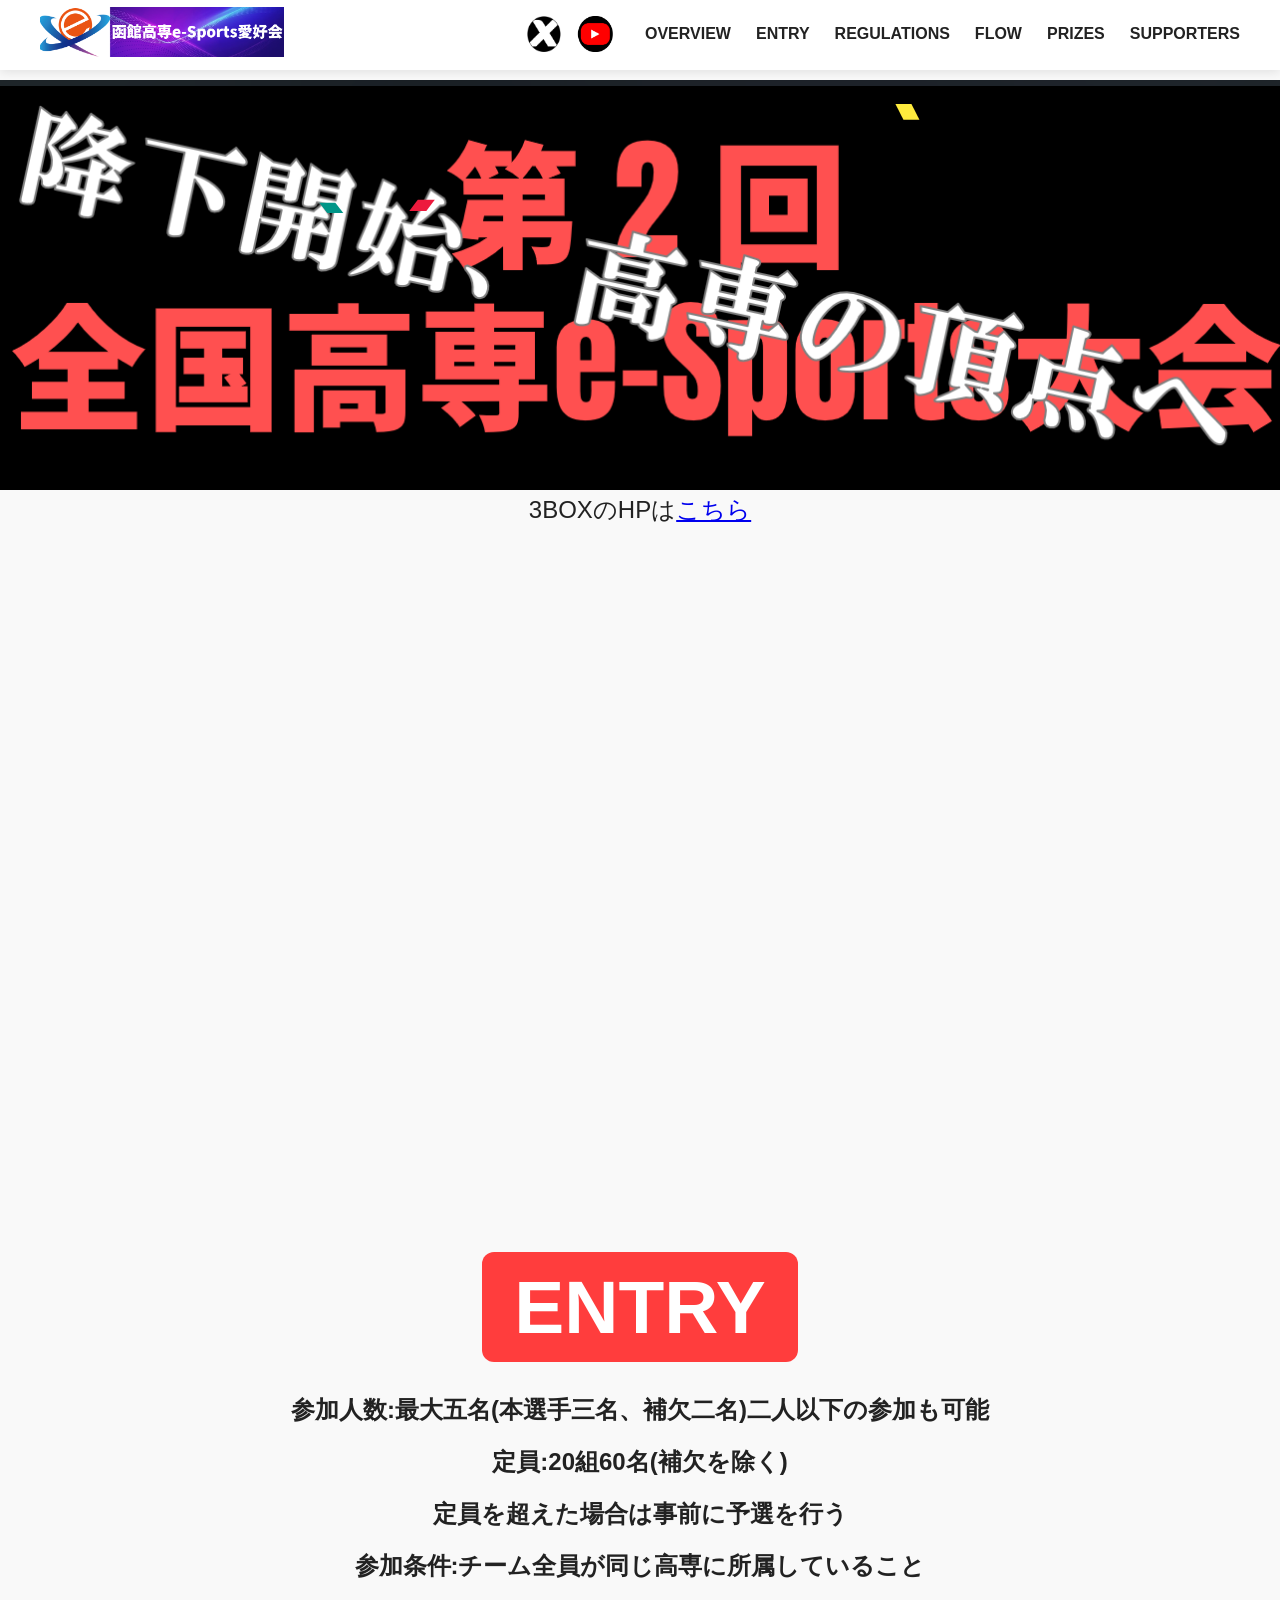
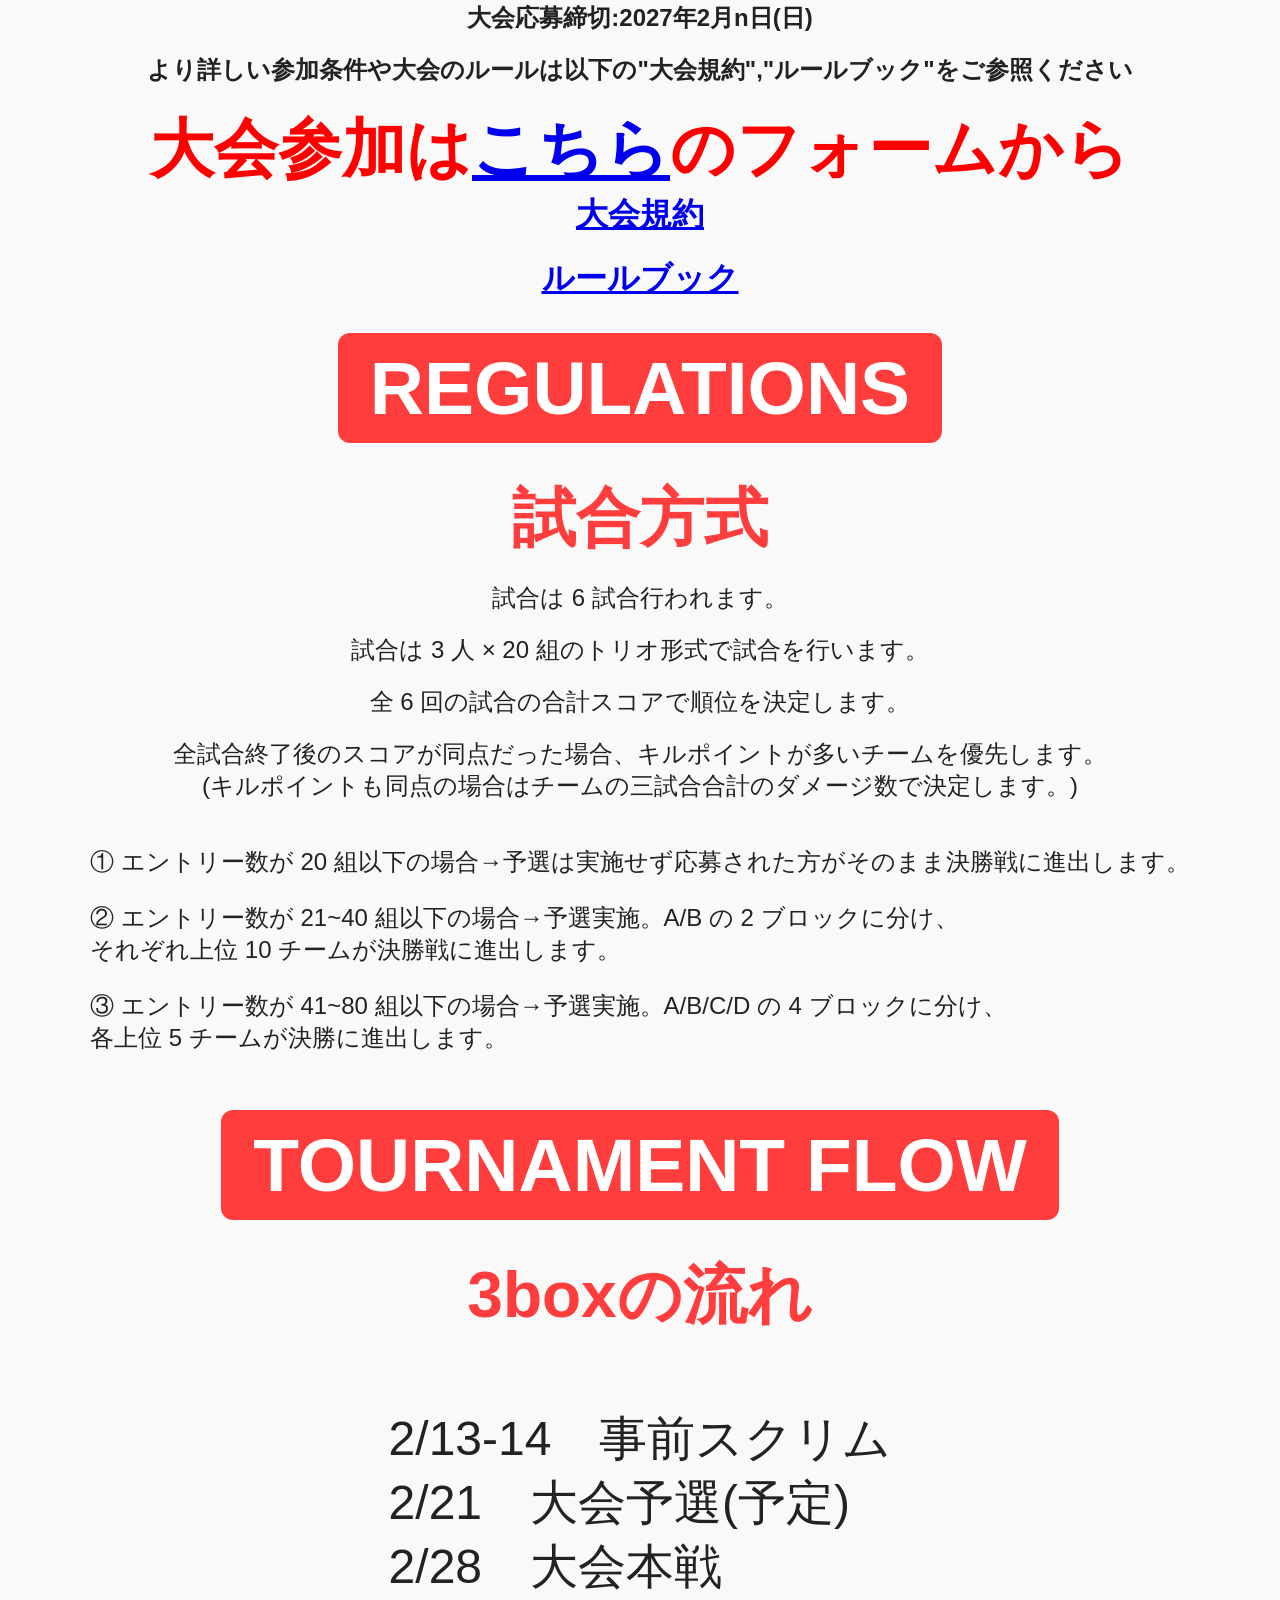
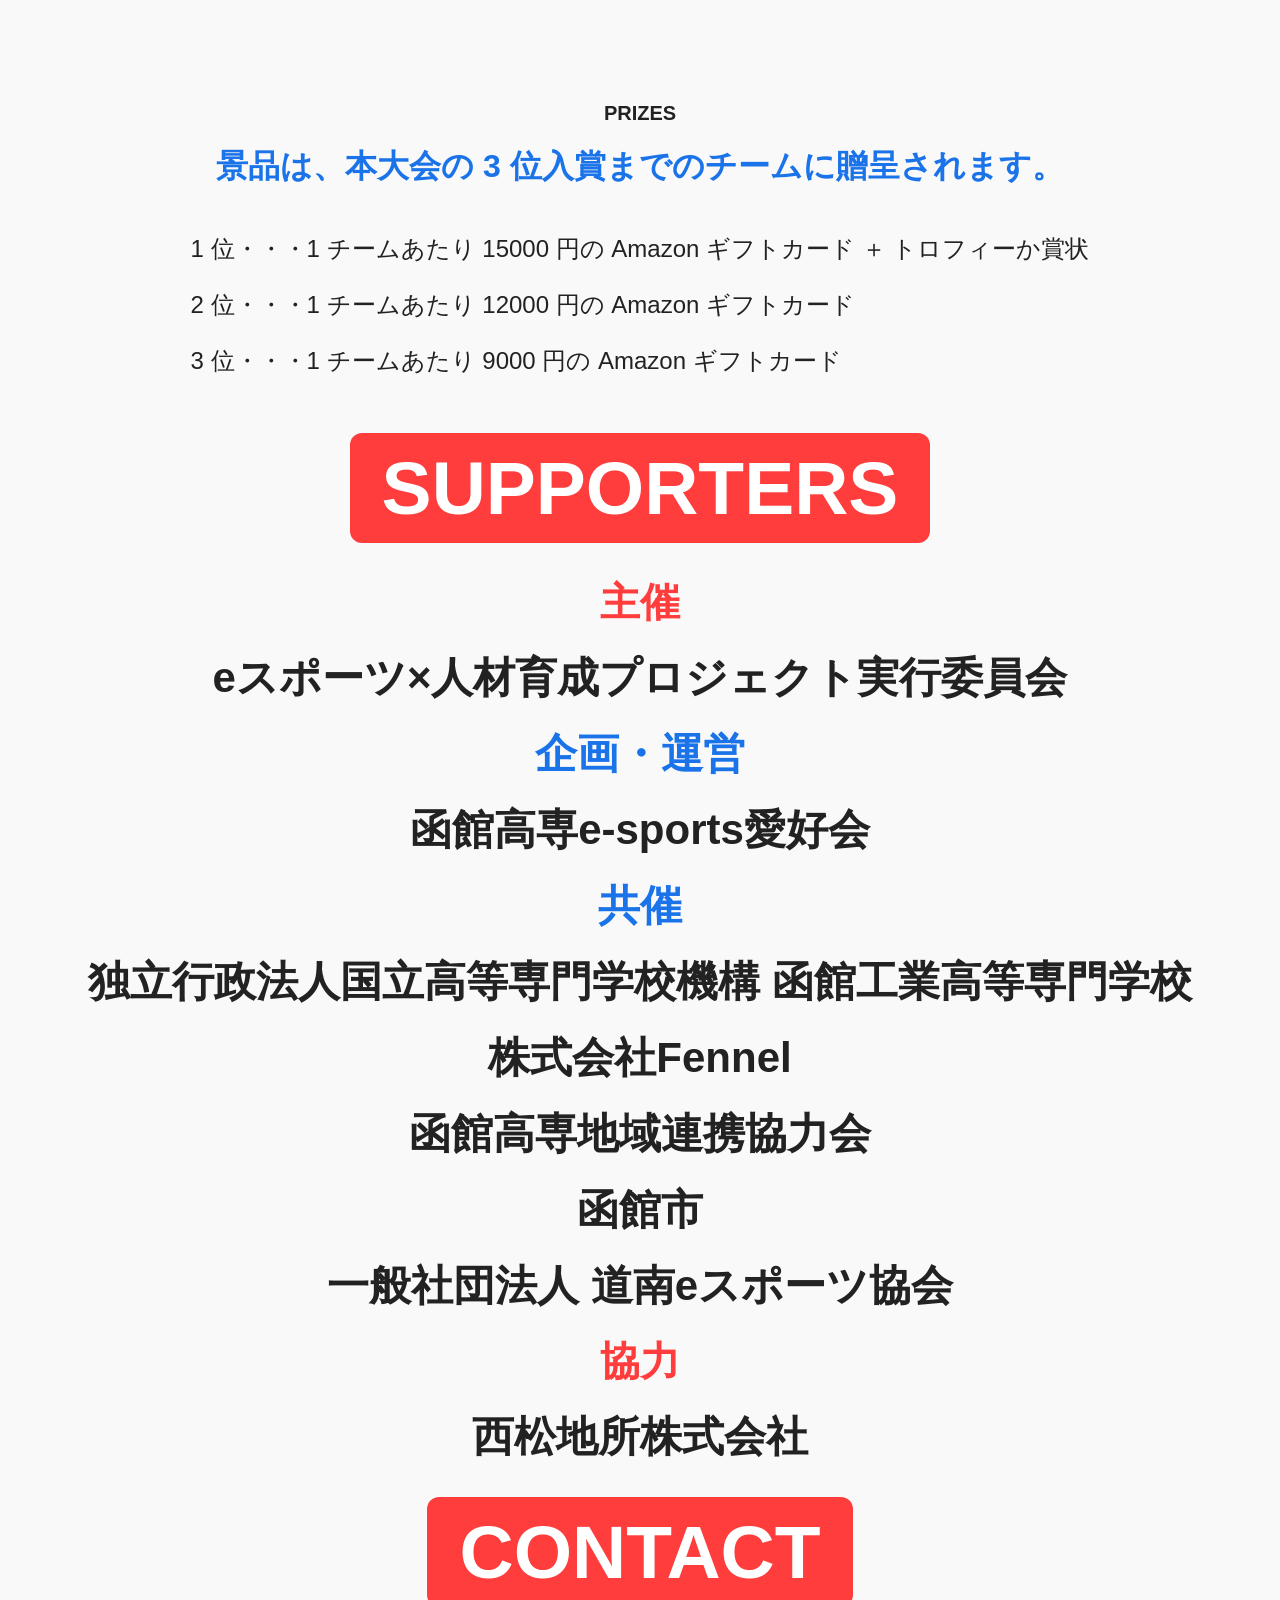
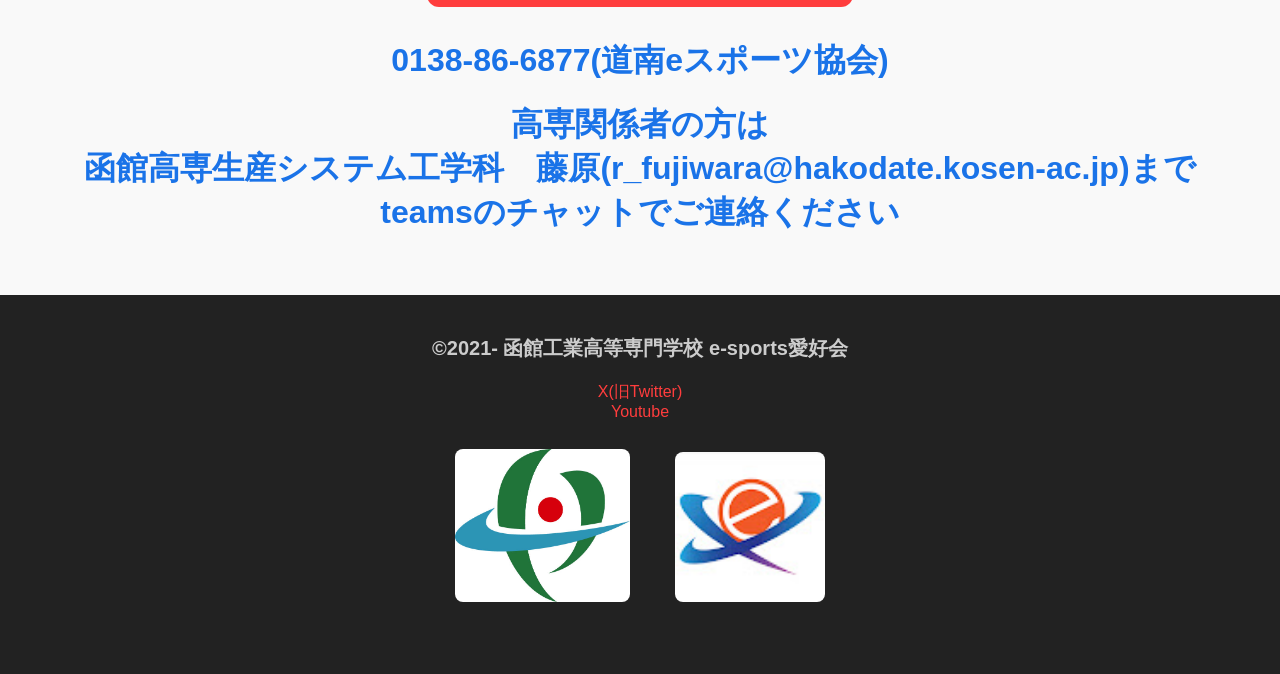
==== taikai_2.html @ a6ffb205 "Update print statement from 'Hello' to 'Goodbye'" ====
<!DOCTYPE html>
<html lang="ja">

<head>
  <meta charset="UTF-8">
  <link rel="stylesheet" href="./taikai_2.css">
  <meta name="viewport" content="width=device-width, initial-scale=1.0">
  <title>第2回全国高専e-Sports大会概要ページ</title>



  <!-- Google tag (gtag.js) -->
  <script async src="https://www.googletagmanager.com/gtag/js?id=G-R6W7B1ZJ3B"></script>
  <script>
    window.dataLayer = window.dataLayer || [];
    function gtag() { dataLayer.push(arguments); }
    gtag('js', new Date());
    gtag('config', 'G-R6W7B1ZJ3B');
  </script>
</head>



<body>

  <div class="confetti">
    <canvas id="confetti"></canvas>
  </div>



  <header class="navbar">
    <div class="nav-left">
      <a href="https://hnctesports.github.io/hakodetekosen-esports.github.io/index.html" class="logo">
        <img src="esp4.img/e-spo_rogo.....png" alt="ロゴ">
      </a>
    </div>

    <div class="nav-right">
      <div class="social-icons">
        <a href="https://x.com/kosen_eSports" target="_blank" class="icon-circle">
          <img src="esp4.img/X_rogo (1).png" alt="X">
        </a>
        <a href="https://www.youtube.com/@hakodatekosen.e-Sports" target="_blank" class="icon-circle">
          <img src="esp4.img/Y_rogo.png" alt="YouTube">
        </a>
      </div>

      <nav class="menu">
        <ul>
          <li><a href="#over">OVERVIEW</a></li>
          <li><a href="#entry">ENTRY</a></li>
          <li><a href="#regu">REGULATIONS</a></li>
          <li><a href="#flow">FLOW</a></li>
          <li><a href="#prize">PRIZES</a></li>
          <li><a href="#support">SUPPORTERS</a></li>
        </ul>
      </nav>
    </div>
  </header>

  <!-- ✅ メインコンテンツ -->
  <main>
    <div style="text-align: center;">

      <img src="esp4.img/taikai_rogo.png" alt="大会ロゴ風">

    </div>

      <h3 class="honbun">3BOXのHPは<a href="3box_5.html">こちら</a></h3>

    <div class="fade">
      <h3 class="bu" id="over">TOURNAMENT OVERVIEW</h3>
      <h1 class="title">同じ高専在学中の3~5人一組のチーム戦!</h1>
      <h1 class="honbun">「Apex Legends」は、3人1組,計20チームのバトルロイヤルFPSです。<br>
        最大20チーム・60人のプレイヤーが広大なマップに降下し、武器やアイテムを集めながら生き残りを賭けて戦い、<br>最後まで生存した1チームが勝利となります。<br>
        それぞれ異なる特殊能力を持つ個性豊かな「レジェンド」の中から自分の分身となるキャラクターを選び、<br>役割分担とチームワークを駆使して戦う、戦略性の高いタイトルです。<br>
        </h2>
        <h1 class="honbun">※大会の参加と観戦はオンラインになります</h1>

        <div class="apex-links">
          <p>Apex Legends公式サイト:<a
              href="https://www.ea.com/ja/games/apex-legends/apex-legends">https://www.ea.com/ja/games/apex-legends/apex-legends</a>
          </p>
          <p>Apex Legends公式X:<a href="https://x.com/PlayApex">https://x.com/PlayApex</a></p>
        </div>
    </div>

    <div class="fade">
      <h4 class="bu" id="entry">ENTRY</h4>

      <h4 class="honbun">参加人数:最大五名(本選手三名、補欠二名)二人以下の参加も可能</h4>
      <h4 class="honbun">定員:20組60名(補欠を除く)</h4>
      <h4 class="honbun">定員を超えた場合は事前に予選を行う</h4>
      <h4 class="honbun">参加条件:チーム全員が同じ高専に所属していること</h4>
      <h4 class="honbun">大会応募締切:2027年2月n日(日)</h4>
      <h4 class="honbun">より詳しい参加条件や大会のルールは以下の"大会規約","ルールブック"をご参照ください</h4>

      <h2 class="rinnku">大会参加は<a href="#">こちら</a>のフォームから</h2>
      <h2><a href="#">大会規約</a></h2>
      <h2><a href="https://hnctesports.github.io/taikaiform/rule_book-2.html">ルールブック</a></h2>
    </div>
    </div>

    <div class="fade">
      <h4 class="bu" id="regu">REGULATIONS</h4>

      <h3 class="title">試合方式 </h3>
      <h3 class="honbun">試合は 6 試合行われます。</h3>
      <h3 class="honbun">試合は 3 人 × 20 組のトリオ形式で試合を行います。 </h3>
      <h3 class="honbun">全 6 回の試合の合計スコアで順位を決定します。 </h3>
      <h3 class="honbun">全試合終了後のスコアが同点だった場合、キルポイントが多いチームを優先します。<br>(キルポイントも同点の場合はチームの三試合合計のダメージ数で決定します。) </h3>

      <div class="dive">
        <h3 class="right">
          <p>① エントリー数が 20 組以下の場合→予選は実施せず応募された方がそのまま決勝戦に進出します。</p>
          <p>② エントリー数が 21~40 組以下の場合→予選実施。A/B の 2 ブロックに分け、<br> それぞれ上位 10 チームが決勝戦に進出します。</p>
          <p>③ エントリー数が 41~80 組以下の場合→予選実施。A/B/C/D の 4 ブロックに分け、<br> 各上位 5 チームが決勝に進出します。</p>
        </h3>
      </div>
    </div>

    <div class="fade">

      <h4 class="bu" id="flow">TOURNAMENT FLOW</h4>

      <h3 class="title">3boxの流れ</h3>

      <div class="dive">
        <h3 class="sright">
          <p>
            2/13-14　事前スクリム<br>
            2/21　大会予選(予定)<br>
            2/28　大会本戦<br>&nbsp;
        </h3>
      </div>
    </div>

    <!--  <div class="fade">
      <h4 class="bu" id="ge">ゲスト</h4>
      <div class="guest-card">
        <div class="guest-photo">
          <img src="esp4.img/ゆきお.jpg" alt="ゆきおさん">
        </div>

        <div class="guest-info">
          <h2 class="guest-name">ゆきお（RIDDLE ORDER）</h2>
          <div class="accent-line"></div>

          <p class="guest-text">
            日本で大人気のバトルロイヤルFPS「Apex Legends」の元プロ選手。<br>
            現在はプロ選手を引退し、ストリーマーとして様々なジャンルのゲームを配信するなどして活躍している。
          </p>
        </div>
      </div> -->

    </div>

    <div class="fade">
      <h4 class="景品" id="prize">PRIZES</h4>
    </div>

    <div class="fade">

      <h2>景品は、本大会の 3 位入賞までのチームに贈呈されます。</h2>
      <nav class="dive">
        <h3 class="right">
          <p>1 位・・・1 チームあたり 15000 円の Amazon ギフトカード ＋ トロフィーか賞状</p>
          <p>2 位・・・1 チームあたり 12000 円の Amazon ギフトカード</p>
          <p>3 位・・・1 チームあたり 9000 円の Amazon ギフトカード</p>
        </h3>
      </nav>

    </div>

    <!-- <div class="fade">
      <h4 class="bu" id="faq">FAQ</h4>
      <h2 class="fami">e-Sportsとは?</h2>
      <h3 class="fan">
        e-Sports（エレクトロニック・スポーツ）とは、<br>コンピュータゲームやビデオゲームを使った競技のことを指します。<br>一般社団法人日本eスポーツ連合（JeSU）によると、「eスポーツとは、エレクトロニック・スポーツの略で、<br>コンピュータゲーム、ビデオゲームを使った対戦をスポーツ競技として捉える際の名称」と定義されています。
      </h3>

      <h2 class="fami">ゲームとe-Sportsの違いは？ </h2>
      <h3 class="fan">
        一般的なゲームは娯楽や趣味として楽しむものですが、e-Sportsは「競技性」が重視される点が異なります。<br>ルールに基づき、プレイヤー同士が技術や戦略を競い合う点で、スポーツと同様の要素を持っています。
      </h3>

      <h2 class="fami">なぜe-Sportsなのか？ </h2>
      <h3 class="fan">
        私たちはe-Sportsを通じて、企画力・実行力・チームワーク・主体性といった、<br>社会で求められるスキルを実践的に学ぶことができると考えています。<br>実際に、過去のイベントでは学生自らが企画・運営を行い、<br>多くの参加者を巻き込んだ成功体験を得ることができました。<br>e-Sportsは単なるゲームではなく、人を育て、地域や社会をつなぐ新しい学びの場でもあります。
      </h3>

      <h2 class="fami">実行組織について、共催団体との関係は？ </h2>
      <h3 class="fan">
        本イベントは、学生主体の実行委員会が中心となって運営しています。<br>また、地域の企業や教育機関と連携し、「人材育成プロジェクト」としての側面も持っています。<br>共催団体は、運営支援や技術提供など多方面で協力しています。
      </h3>

      <h2 class="fami">なぜ函館高専が企画・運営をするのか？ </h2>
      <h3 class="fan">
        函館高専は、技術力と自主性を重視する教育方針を持ち、<br>e-Sportsを通じた新たな学びの場として最適な環境が整っています。<br>また、地域との連携を重視しており、地元の活性化にも貢献できると考えています。
      </h3>

      <h2 class="fami">なぜ高専のみが対象なのか？ </h2>
      <h3 class="fan">
        高専生は専門的な技術力と実践力を兼ね備えており、<br>e-Sportsを通じてその力を発揮する場を提供したいと考えています。<br>また、全国の高専生同士の交流を深めることも目的の一つです。
      </h3>

      <h2 class="fami">なぜAPEXを採用したのか？ </h2>
      <h3 class="fan">
        APEXは高い戦略性とチームワークが求められるゲームであり、<br>e-Sportsとしての競技性が高いことから採用しました。<br>また、学生の間でも人気が高く、参加者のモチベーション向上にもつながると考えています。
      </h3>

      <h2 class="fami">e-Sports団体の定義とは？ </h2>
      <h3 class="fan">
        e-Sports団体には公認・非公認の区別はありませんが、以下の条件を満たす必要があります<br>
        <br>
        <div class="dive">
          <h4 class="right">
            <p>所属高専の名称を明記すること<br></p>

            <p>団体の分類（部活動・同好会・有志団体など）を明記すること<br></p>

            <p>例：○○高専e-Sports部、○○高専e-Sports同好会、○○e-Sportsコミュニティ など<br></p>

            <p>同じ高専に在籍する者同士で結成されていること<br></p>

          </h4>
        </div>
      </h3>

      <h2 class="fami">学年の条件はありますか？ </h2>
      <h3 class="fan">
        高専本科生および専攻科生まで参加可能です。学年による制限はありません。
      </h3>

      <h2 class="fami">景品はありますか？ </h2>
      <h3 class="fan">
        上位入賞チームには景品を用意する予定です。詳細は後日、公式サイトやSNSで発表いたします。
      </h3>

      <h2 class="fami">配信を見るだけでも参加できますか？ </h2>
      <h3 class="fan">
        可能です。大会の模様はYouTubeチャンネルにてライブ配信を予定しています。<br>配信URLは後日、公式SNSやWebサイトでお知らせします。
      </h3>

      <h2 class="fami">参加費はかかりますか？ </h2>
      <h3 class="fan">
        参加費は無料です。どなたでも気軽にご参加いただけます。
      </h3>
    </div>-->

    <div class="fade">

      <h4 class="bu" id="support">SUPPORTERS</h4>

      <h2 class="komi">主催</h2>
      <h4 class="honbu">eスポーツ×人材育成プロジェクト実行委員会</h4>
      <h2 class="honbu">企画・運営</h2>
      <h4 class="honbu">函館高専e-sports愛好会</h4>
      <h2 class="honbu">共催</h2>
      <h4 class="honbu">独立行政法人国立高等専門学校機構 函館工業高等専門学校</h4>
      <h4 class="honbu">株式会社Fennel</h4>
      <h4 class="honbu">函館高専地域連携協力会</h4>
      <h4 class="honbu">函館市</h4>
      <h4 class="honbu">一般社団法人 道南eスポーツ協会</h4>

      <h2 class="komi">協力</h2>
      <h4 class="honbu">西松地所株式会社</h4>

    </div>

    <div class="fade">

      <h4 class="bu" id="koue">CONTACT</h4>

      <h2 class="to fade" id="oto">0138-86-6877(道南eスポーツ協会)</h2>
      <h2 class="to fade" id="oto">高専関係者の方は<br>函館高専生産システム工学科　藤原(r_fujiwara@hakodate.kosen-ac.jp)まで<br>teamsのチャットでご連絡ください
      </h2>

    </div>

  </main>

  <script src="background.js"></script>

  <!-- ✅ フッター -->
  <footer class="footer">
    <div class="footer-text">
      <h4>©2021- 函館工業高等専門学校 e-sports愛好会</h4>
      <a class="SNS" href="https://x.com/kosen_eSports">X(旧Twitter)</a><br>
      <a class="SNS" href="https://youtube.com/@hakodatekosen.e-sports?si=pF3tYW7PwXIXKoQn">Youtube</a>
      <figure>
        <a href="https://www.hakodate-ct.ac.jp/">
          <img alt="高専ロゴ" src="esp4.img/k.rogo.jpg" width="175" height="150" />
        </a>
        <a href="https://hnctesports.github.io/hakodetekosen-esports.github.io/index.html">
          <img alt="e-sportsロゴ" src="esp4.img/e.rogo.jpg" width="150" />
        </a>
      </figure>
    </div>
  </footer>

  <script src="3box_5.js"></script>

</body>

</html>
---- taikai_2.css ----
@charset "utf-8";

/* --- 共通 --- */
html,
body {
  margin: 0;
  padding: 0;
  font-family: 'Noto Sans JP', 'Hiragino Kaku Gothic ProN', sans-serif;
  background-color: #f9f9f9;
  color: #222;
  height: 100%;
  counter-reset: q-counter 0;
  max-width: 3000px
}



*,
*::before,
*::after {
  box-sizing: border-box;
}

img {
  max-width: 100%;
  height: auto;
}

/* --- セクションレイアウト --- */
.content {
  max-width: 1500;
  margin: 0 auto;
  padding: 24px;
}

section {
  padding: 48px 0;
  border-bottom: 1px solid #e5e5e5;
}

h1,
h2,
h3,
h4 {
  text-align: center;
  margin: 0 0 20px;
}

h1 {
  font-size: 2.5rem;
  font-weight: 700;
}

h2 {
  font-size: 2rem;
  color: #1a73e8;
  font-weight: 600;
}

h3 {
  font-size: 1.5rem;
  font-weight: 500;
}

h4 {
  font-size: 1.25rem;
}


.bu {
  display: block;
  width: fit-content;
  /* 内容に合わせる */
  margin: 32px auto;
  /* 自動で左右中央寄せ */
  text-align: center;
  font-size: 75px;
  font-weight: 600;
  background: linear-gradient(90deg, #ff3d3d 0%, #ff3d3d 100%);
  color: white;
  padding: 12px 32px;
  border-radius: 12px;
}



/* --- フッター --- */
.footer {
  background-color: #222;
  color: #ccc;
  text-align: center;
  padding: 40px 0;
  margin-top: 60px;
}

.footer a {
  color: #ff3d3d;
  text-decoration: none;
  font-size: 1rem;
  margin: 0 8px;
}

.footer img {
  margin: 12px;
  border-radius: 8px;
}


.nav-left .logo img {
  height: 50px;
  width: auto;
}

.nav-right {
  display: flex;
  align-items: center;
  gap: 20px;
}

/* --- SNSアイコン --- */
.social-icons {
  display: flex;
  gap: 10px;
}

.icon-circle img {
  width: 20px;
  height: 20px;
}

.icon-circle:hover {
  background-color: #ddd;
}

.menu a:hover {
  color: #ff3d3d;
}

/* --- コンテンツとの重なり対策 --- */
body {
  padding-top: 80px;
  /* ナビバー分の余白を上にとる */
}

/* --- メニュー（初期非表示） --- */
/*.menu {
  display: block;
  position: static;
  top: 70px; 
  right: 40px;
  background-color: #fff;
  box-shadow: 0 4px 10px rgba(0,0,0,0.1);
  border-radius: 10px;
  padding: 15px;
}*/

.menu ul {
  display: flex;
  flex-direction: row;
  gap: 25px;
  list-style: none;
  padding: 0;
  margin: 0;
}

.menu a {
  text-decoration: none;
  color: #222;
  font-weight: 600;
}

/* --- 固定ナビゲーションバー --- */
.navbar {
  position: fixed;
  top: 0;
  left: 0;
  width: 100%;
  height: 70px;
  background-color: #ffffff;
  border-bottom: 2px solid #ffffff;
  /* 白枠 */
  display: flex;
  align-items: center;
  justify-content: space-between;
  padding: 0 40px;
  box-shadow: 0 2px 10px rgba(0, 0, 0, 0.1);
  z-index: 1000;
}

.nav-left .logo img {
  height: 50px;
  width: auto;
}

.nav-right {
  display: flex;
  align-items: center;
  gap: 30px;
}

/* --- SNSアイコン --- */
.social-icons {
  display: flex;
  gap: 10px;
}

.icon-circle {
  display: flex;
  align-items: center;
  justify-content: center;
  background-color: #ffffff;
  border: 2px solid #ffffff;
  /* 白枠 */
  width: 40px;
  height: 40px;
  border-radius: 50%;
  transition: background-color 0.3s ease;
}

.icon-circle img {
  width: 100%;
  height: 100%;
}

.icon-circle:hover {
  background-color: #f0f0f0;
}

.title {
  font-size: 64px;
  color: #ff3d3d;
  font-weight: bold;
}

.menu a:hover {
  color: #ff3d3d;
}

.honbun {
  font-size: 24px;
  text-align: center;
}

.rinnku {
  display: block;
  /* これ重要！ */
  width: fit-content;
  /* テキストに合わせる */
  margin: 0 auto;
  /* 中央寄せ */
  font-size: 64px;
  text-align: center;
  color: red;
}


.komi {
  font-size: 40px;
  text-align: center;
  color: #ff3d3d;
}

.kako {
  text-align: center;
  font-size: 48px;
}

.fade {
  opacity: 0;
  transform: translateY(50px);
  transition: opacity 3s, transform 3s;
}

.fade.active {
  opacity: 1;
  transform: translateY(0px);
}

.confetti {
  position: fixed;
  top: 0;
  right: 0;
  bottom: 0;
  left: 0;
  margin: auto;
  overflow: hidden;
}

.fami::before {
  content: "Q" counter(q-counter);
  counter-increment: q-counter;
  color: red;
  padding-right: 8px;
}

.right {
  list-style-position: inside;
  /* ●を文字の内側に */
  text-align: left;
  /* 各行を右揃え */
  padding: 0;
  margin: 0;
}

.sright {
  list-style-position: inside;
  /* ●を文字の内側に */
  text-align: left;
  /* 各行を右揃え */
  padding: 0;
  margin: 0;
  font-size: 48px;
}

.dive {
  display: flex;
  justify-content: center;
}

.honbu {
  font-size: 42px;
  text-align: center;
}

iframe {
  display: flex;
  margin: auto;
}

.guest-card {
  display: flex;
  background: #000;
  /* 黒背景 */
  padding: 40px;
  border-left: 10px solid #005eff;
  /* アクセントカラー */
  align-items: center;
  gap: 40px;
  color: #fff;
  max-width: 1100px;
  margin: 40px auto;
}

.guest-photo img {
  width: 280px;
  /* 写真サイズ調整 */
  border-radius: 8px;
}

.guest-info {
  flex: 1;
}

.guest-name {
  font-size: 32px;
  margin-bottom: 10px;
  color: #ffe100;
  /* タイトル色（画像のピンクに近い） */
}

.accent-line {
  width: 650px;
  height: 4px;
  background: #005eff;
  margin-bottom: 20px;
}

.guest-text {
  line-height: 1.8;
  font-size: 18px;
}

.apex-links {
  padding: 0 16px;
  margin-bottom: 24px;
  font-size: 34px;
  text-align: center;
}



/* --- レスポンシブ（スマホ・タブレット） --- */
@media (max-width: 768px) {

  /* 全体の調整 */
  html,
  body {
    width: 100%;
    overflow-x: hidden;
    /* 横スクロール防止 */
  }

  body {
    padding-top: 60px;
    /* ナビバーの高さに合わせて調整 */
  }

  .content,
  section {
    padding: 16px;
    /* 余白を狭くする */
  }

  /* --- ヘッダー（ナビバー） --- */
  .navbar {
    padding: 0 15px;
    /* 左右の余白を詰める */
    height: 60px;
  }

  .nav-left .logo img {
    height: 40px;
    /* ロゴを少し小さく */
  }

  .nav-right {
    gap: 10px;
    /* アイコン間の隙間を詰める */
  }

  .icon-circle {
    width: 32px;
    height: 32px;
  }

  /* --- フォントサイズの劇的な縮小 --- */
  /* スマホでは75pxなどは大きすぎてはみ出るため調整します */

  h1 {
    font-size: 1.5rem;
    /* 約24px */
  }

  h2 {
    font-size: 1.25rem;
    /* 約20px */
  }

  /* グラデーション背景のタイトル (.bu) */
  .bu {
    font-size: 24px;
    /* 75px -> 24px */
    padding: 8px 16px;
    /* パディングも縮小 */
    width: 90%;
    /* 画面幅に収まるように */
    margin: 24px auto;
    border-radius: 8px;
    line-height: 1.4;
  }

  /* メインタイトル (.title) */
  .title {
    font-size: 32px;
    /* 64px -> 32px */
  }

  /* 本文 (.honbun, .honbu) */
  .honbun,
  .honbu {
    font-size: 16px;
    /* 24px/42px -> 16px */
    line-height: 1.6;
    text-align: center;
    /* スマホは左揃えの方が読みやすい場合が多い（お好みでcenterでも可） */
    padding: 0 10px;
  }

  /* 小見出し (.komi) */
  .komi {
    font-size: 20px;
    /* 40px -> 20px */
    margin-top: 24px;
    margin-bottom: 12px;
  }

  /* 過去大会 (.kako) */
  .kako {
    font-size: 20px;
    /* 48px -> 20px */
    word-break: break-all;
    /* 長いURL等の改行 */
  }

  .menu {
    display: none;
  }

  /* リンク (.rinnku) */
  .rinnku {
    font-size: 24px;
    /* 64px -> 24px */
    width: 100%;
  }

  /* FAQ (.fami, .fan) */
  .fami {
    font-size: 1.2rem;
    text-align: left;
    padding-left: 10px;
    border-left: 5px solid #1a73e8;
    /* アクセントをつけて見やすく */
    margin-top: 30px;
  }

  .fan {
    font-size: 15px;
    text-align: left;
    padding: 0 10px;
  }

  /* --- YouTube埋め込みのレスポンシブ化 --- */
  iframe {
    width: 100% !important;
    /* 強制的に幅を100%に */
    height: auto !important;
    aspect-ratio: 16 / 9;
    /* アスペクト比を維持 */
  }

  /* --- レイアウト調整 --- */
  .dive {
    flex-direction: column;
    /* 縦並びにする */
    align-items: center;
  }

  .right {
    text-align: left;
    width: 100%;
    padding: 0 10px;
  }

  .right p {
    font-size: 14px;
    margin-bottom: 10px;
  }

  /* 画像の調整 */
  img {
    max-width: 100%;
    height: auto;
  }

  /* エペ風ロゴのリンク画像周り */
  div[style="text-align: center;"] img {
    width: 80% !important;
    /* 50%だと小さすぎるので広げる */
  }

  /* フッター調整 */
  .footer {
    padding: 20px 0;
  }

  .footer img {
    width: 100px;
    /* ロゴサイズ調整 */
    height: auto;
  }

  .guest-card {
    flex-direction: column;
    /* 縦並びにする */
    text-align: center;
    /* 中央寄せ */
    padding: 20px;
  }

  .guest-photo img {
    width: 60%;
    /* 画面に合わせて縮小 */
    max-width: 260px;
  }

  .guest-name {
    font-size: 26px;
  }

  .accent-line {
    margin: 10px auto 20px;
    /* 中央に配置 */
    width: 100px;
  }

  .guest-text {
    font-size: 16px;
  }
}


/* ===== さらに小さいスマホ（480px以下） ===== */
@media (max-width: 480px) {
  .guest-photo img {
    width: 80%;
  }

  .guest-name {
    font-size: 22px;
  }

  .guest-text {
    font-size: 15px;
    line-height: 1.6;
  }

  .guest-card {
    padding: 15px;
    gap: 20px;
  }
}

/* ===== 追加：タブレット幅（ナビが詰まる対策） ===== */
@media (max-width: 1024px) {
  .navbar {
    padding: 0 20px;
  }

  .nav-right {
    gap: 15px;
  }

  .menu ul {
    gap: 14px;
  }

  .menu a {
    font-size: 14px;
  }
}

/* ===== 追加：スマホ対応 ===== */
@media (max-width: 768px) {

  .apex-links {
    width: fit-content;
    /* 中身の幅に合わせる */
    max-width: 100%;
    /* 画面幅を超えないように */
    margin: 0 auto 24px;
    /* ブロックごと中央に配置 */
    padding: 0 16px;
  }

  .apex-links p {
    text-align: left;
    /* 中の文字は左揃えのまま */
    font-size: 14px;
    line-height: 1.6;
    margin: 0 0 14px;
  }

  .apex-links a {
    display: block;
    color: #1a73e8;
    overflow-wrap: anywhere;

  }

  /* 日程(.sright)が48pxのままだったので縮小 */
  .sright {
    font-size: 20px;
    line-height: 1.8;
    padding: 0 16px;
  }

  /* 本文中の手動改行(<br>)は、スマホだと不自然に折れるので無効化 */
  .honbun br,
  .right br {
    display: none;
  }

  /* 主催・共催などの長い団体名がはみ出さないように */
  .honbu,
  .bu {
    overflow-wrap: anywhere;
  }

  /* お問い合わせ(.to)にスマホ用の指定がなかったので追加 */
  .to {
    font-size: 16px;
    line-height: 1.7;
    padding: 0 16px;
    overflow-wrap: anywhere;
    /* メールアドレスの折り返し */
  }

  /* フッター */
  .footer-text h4 {
    font-size: 12px;
    padding: 0 10px;
  }

  .footer figure {
    margin: 0;
    /* figureの初期余白を消す */
  }
}
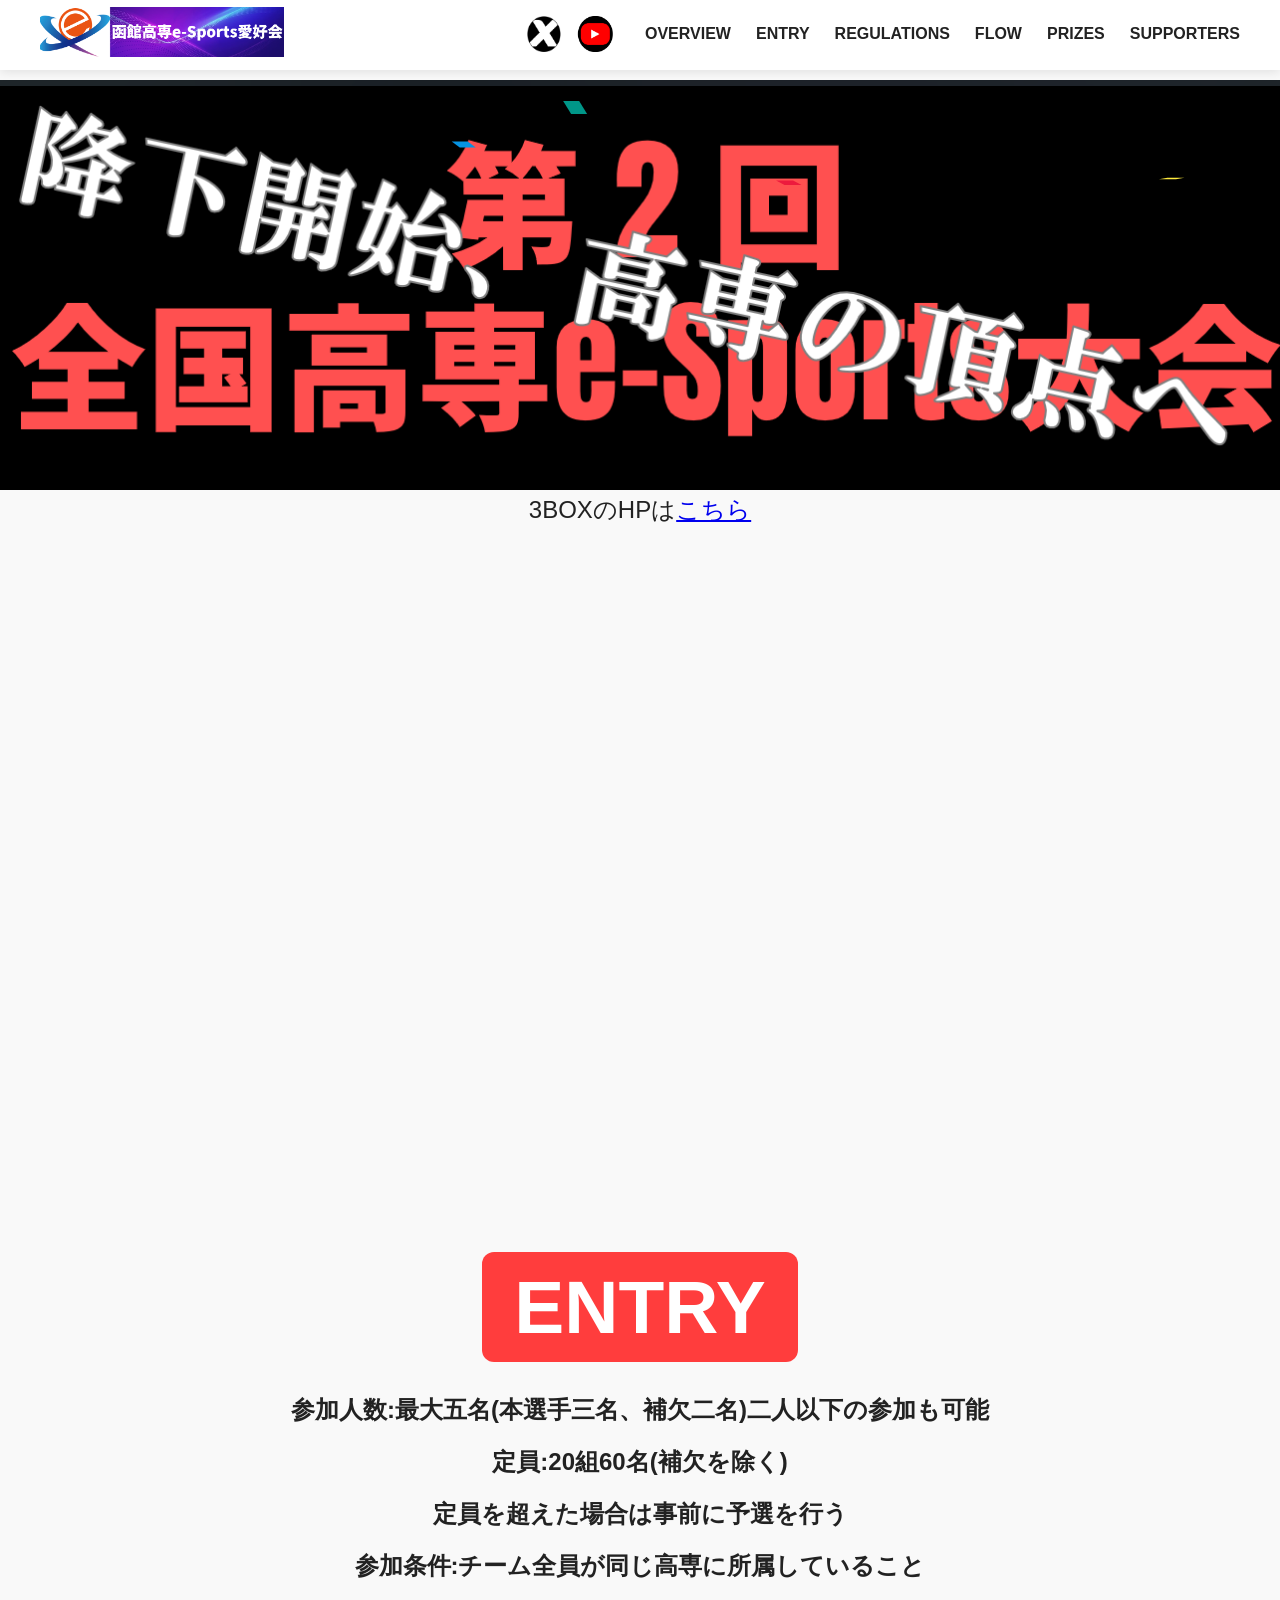
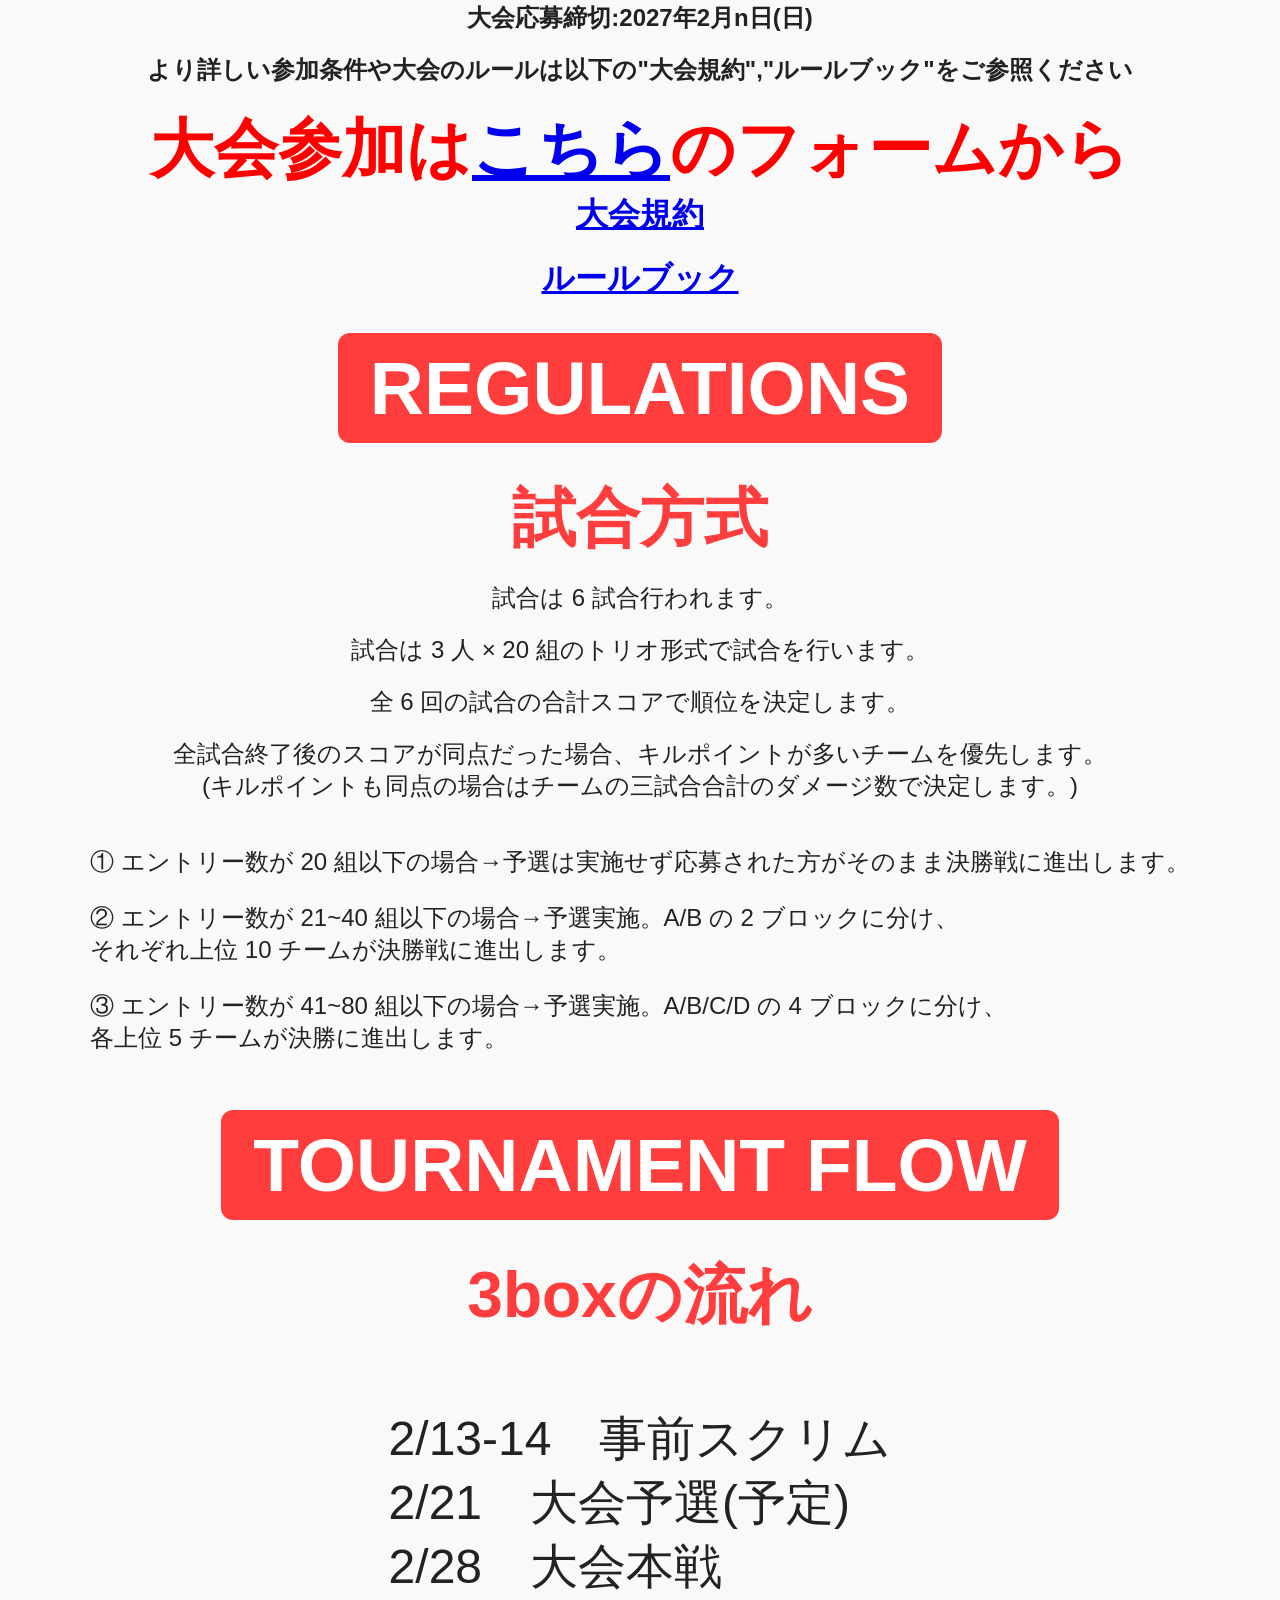
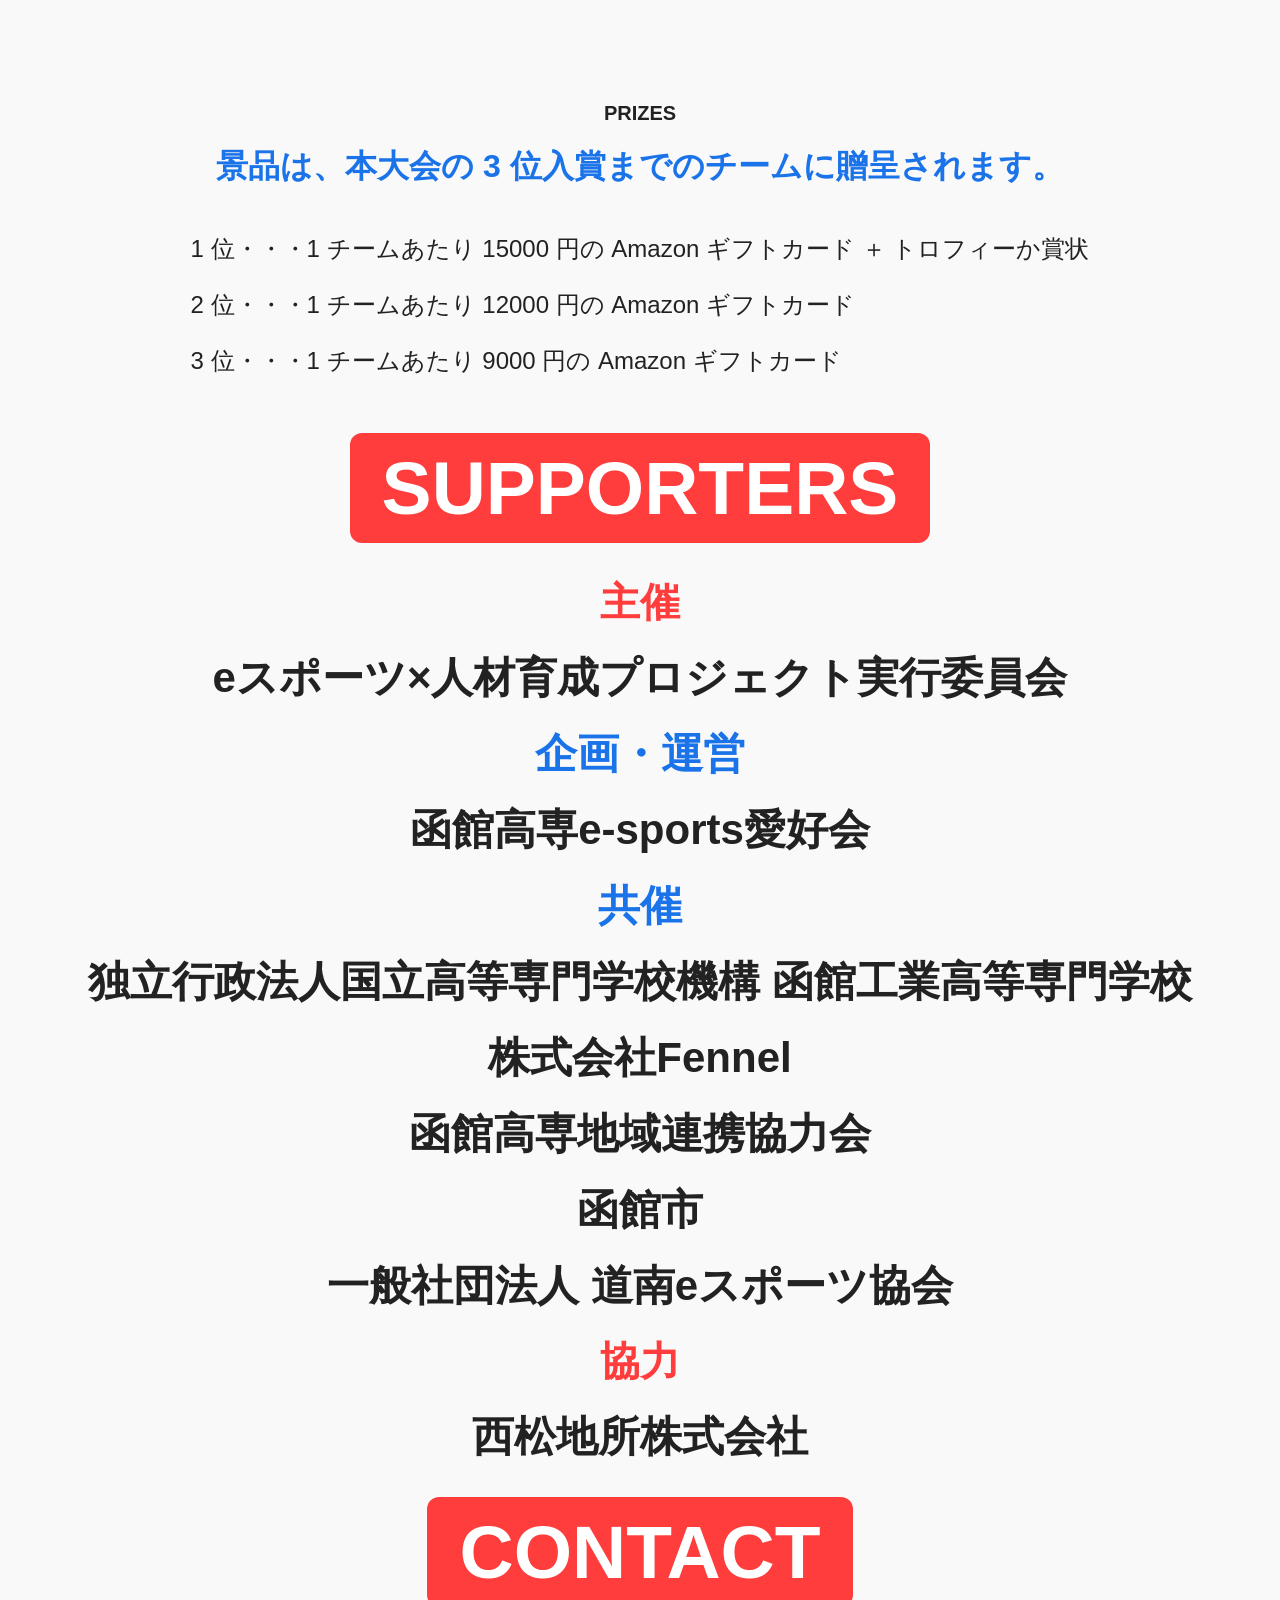
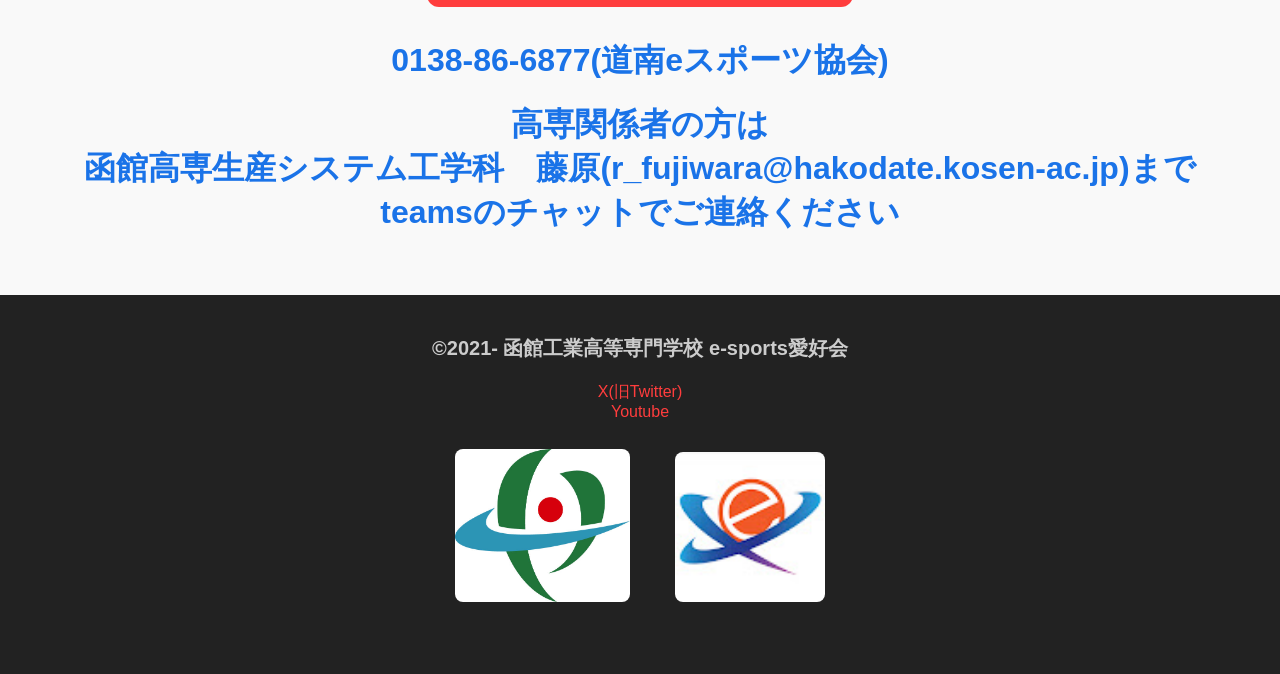
==== commit 3163c6f6: "Update taikai_2.html" ====
--- a/taikai_2.html
+++ b/taikai_2.html
@@ -67,7 +67,7 @@
 
     </div>
 
-      <h3 class="honbun">3BOXのHPは<a href="3box_5.html">こちら</a></h3>
+      <h3 class="honbun">3BOXのHPは<a href="index.html">こちら</a></h3>
 
     <div class="fade">
       <h3 class="bu" id="over">TOURNAMENT OVERVIEW</h3>
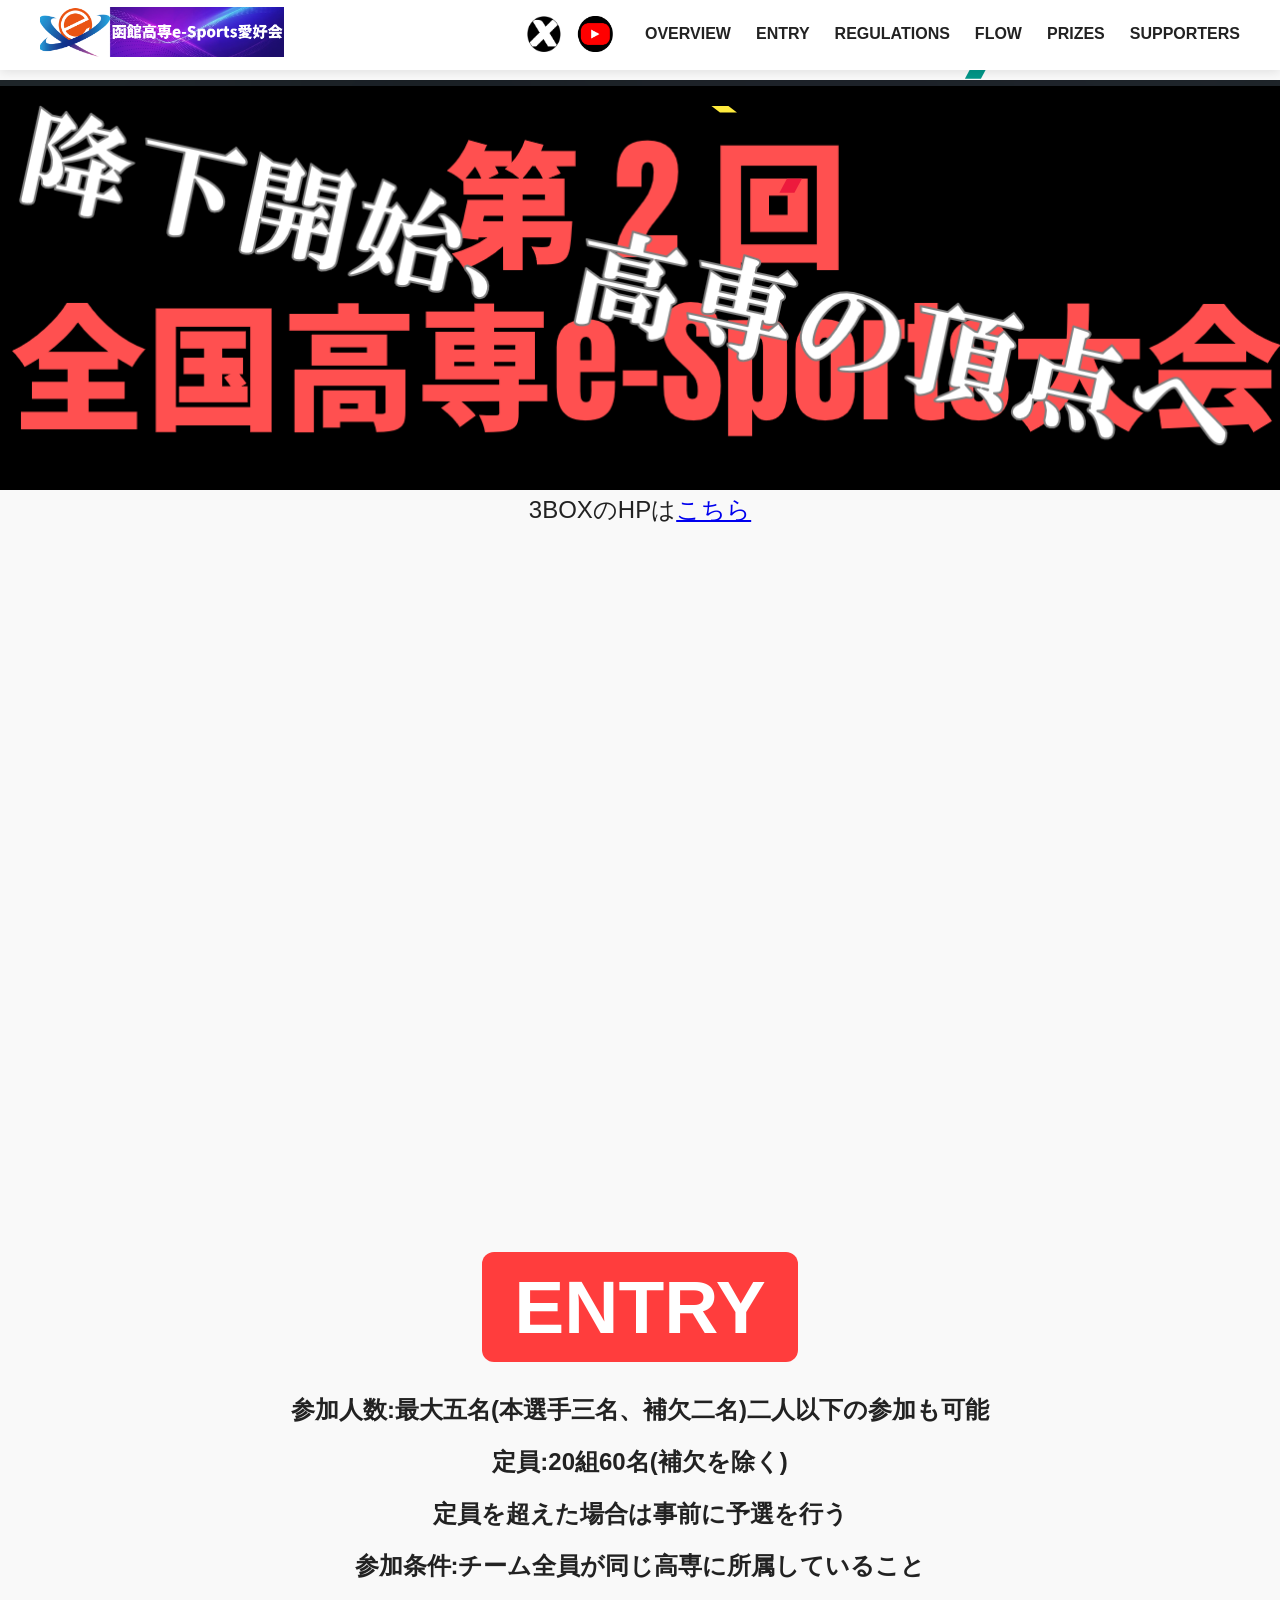
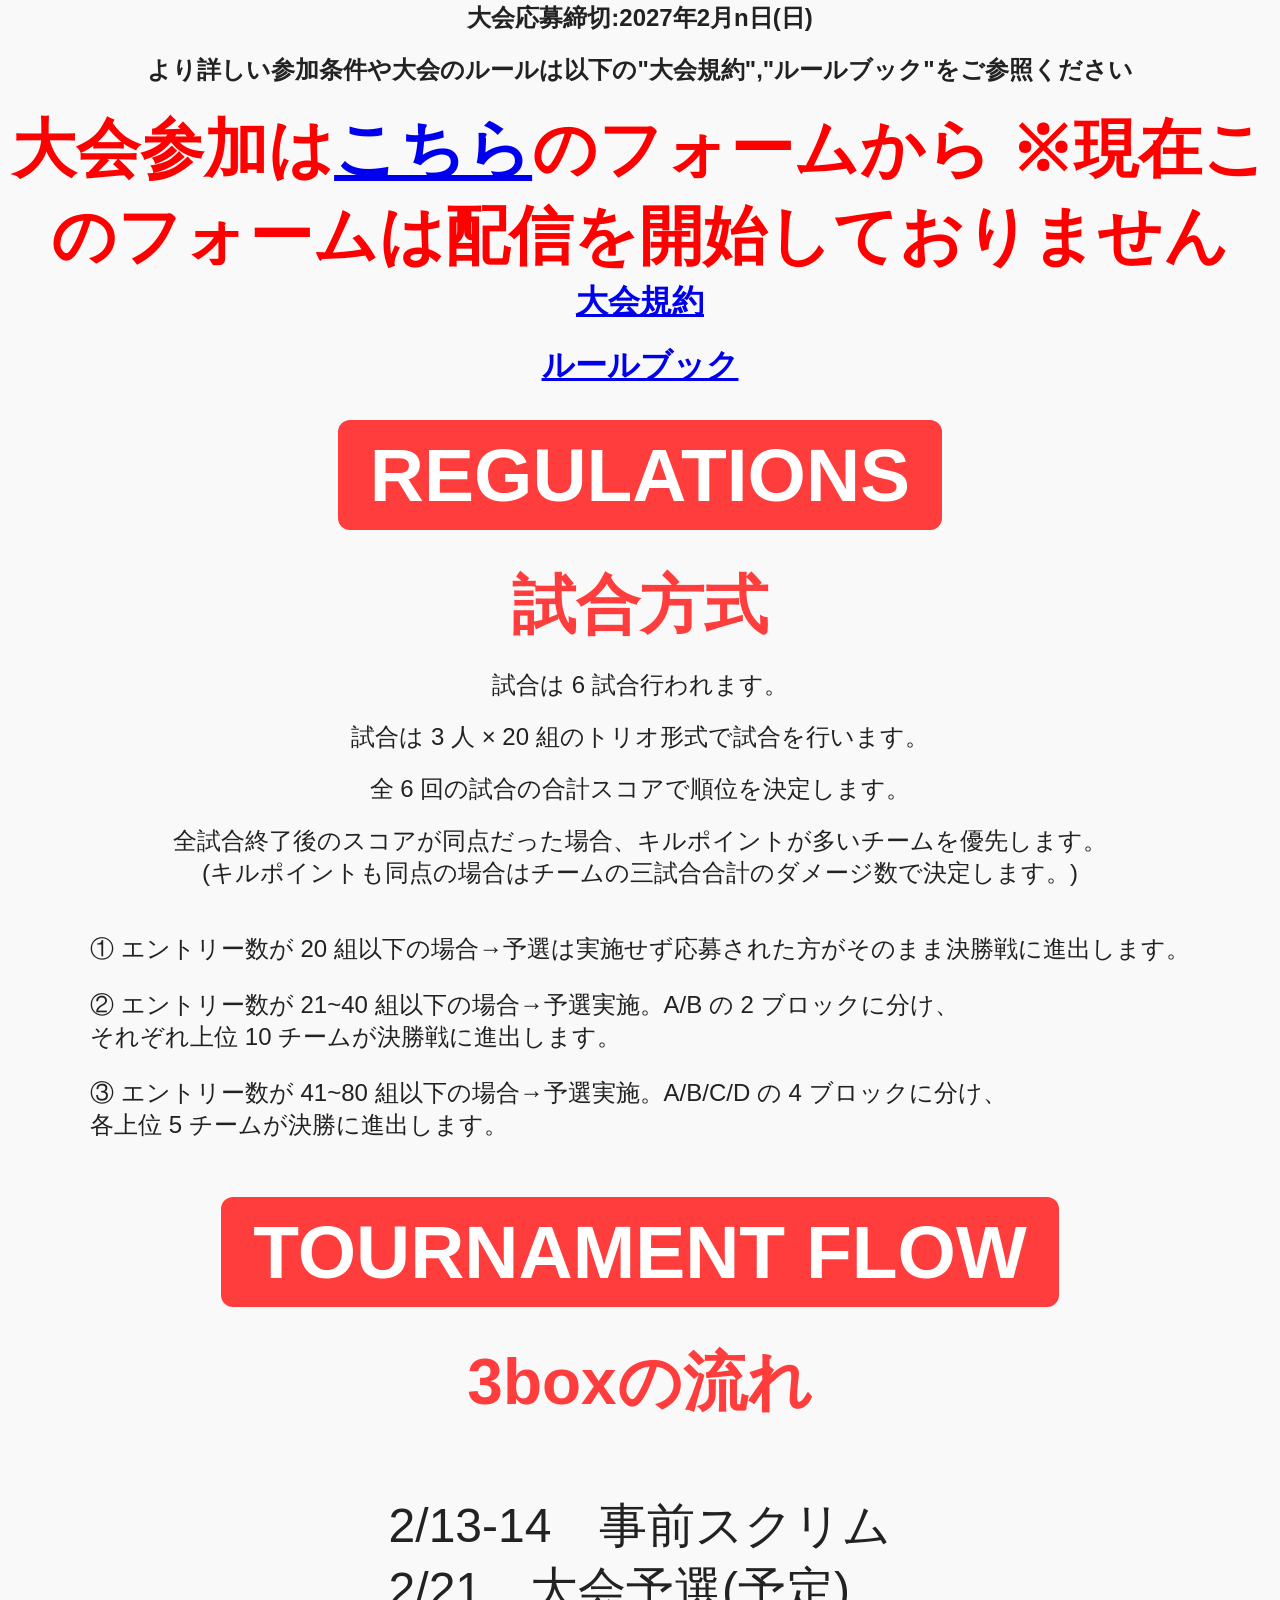
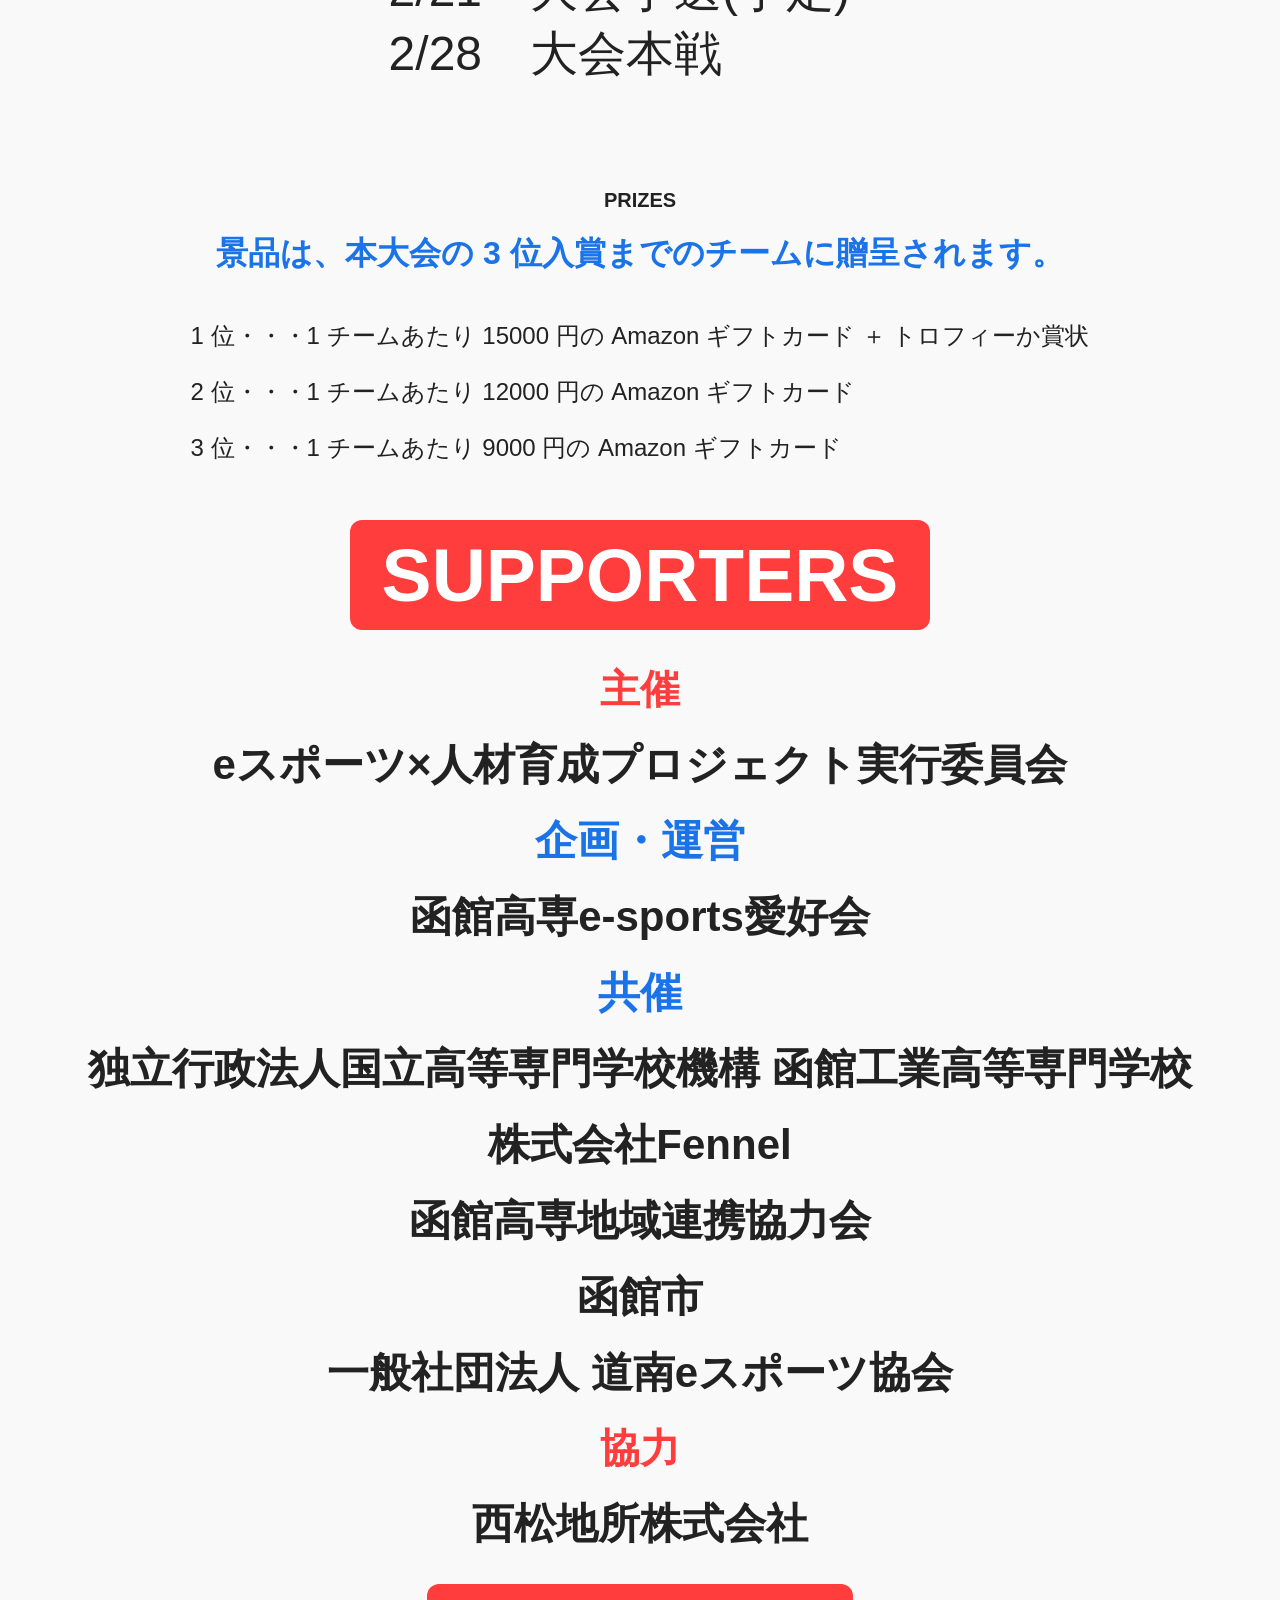
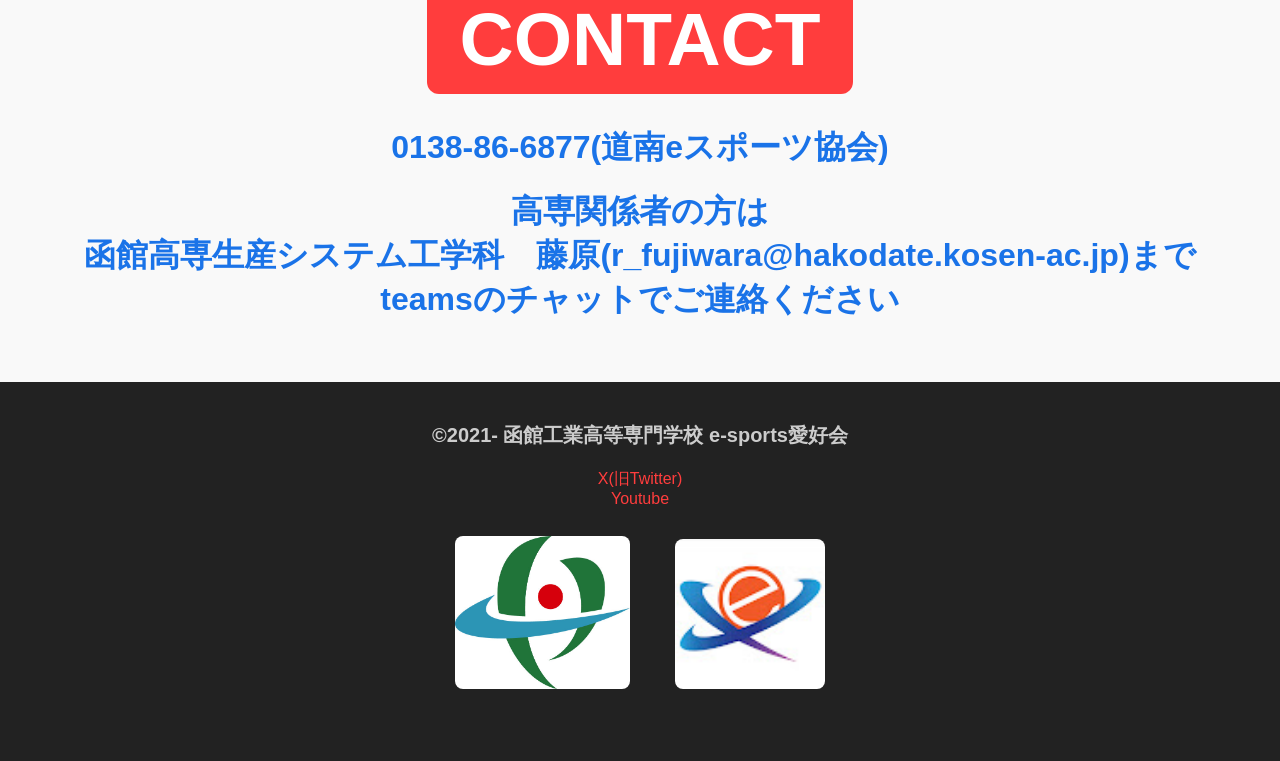
==== commit 9c4eb795: "Update fmt.Println message from 'Hello' to 'Goodbye'" ====
--- a/taikai_2.html
+++ b/taikai_2.html
@@ -96,7 +96,7 @@
       <h4 class="honbun">大会応募締切:2027年2月n日(日)</h4>
       <h4 class="honbun">より詳しい参加条件や大会のルールは以下の"大会規約","ルールブック"をご参照ください</h4>
 
-      <h2 class="rinnku">大会参加は<a href="#">こちら</a>のフォームから</h2>
+      <h2 class="rinnku">大会参加は<a href="#">こちら</a>のフォームから ※現在このフォームは配信を開始しておりません</h2>
       <h2><a href="#">大会規約</a></h2>
       <h2><a href="https://hnctesports.github.io/taikaiform/rule_book-2.html">ルールブック</a></h2>
     </div>
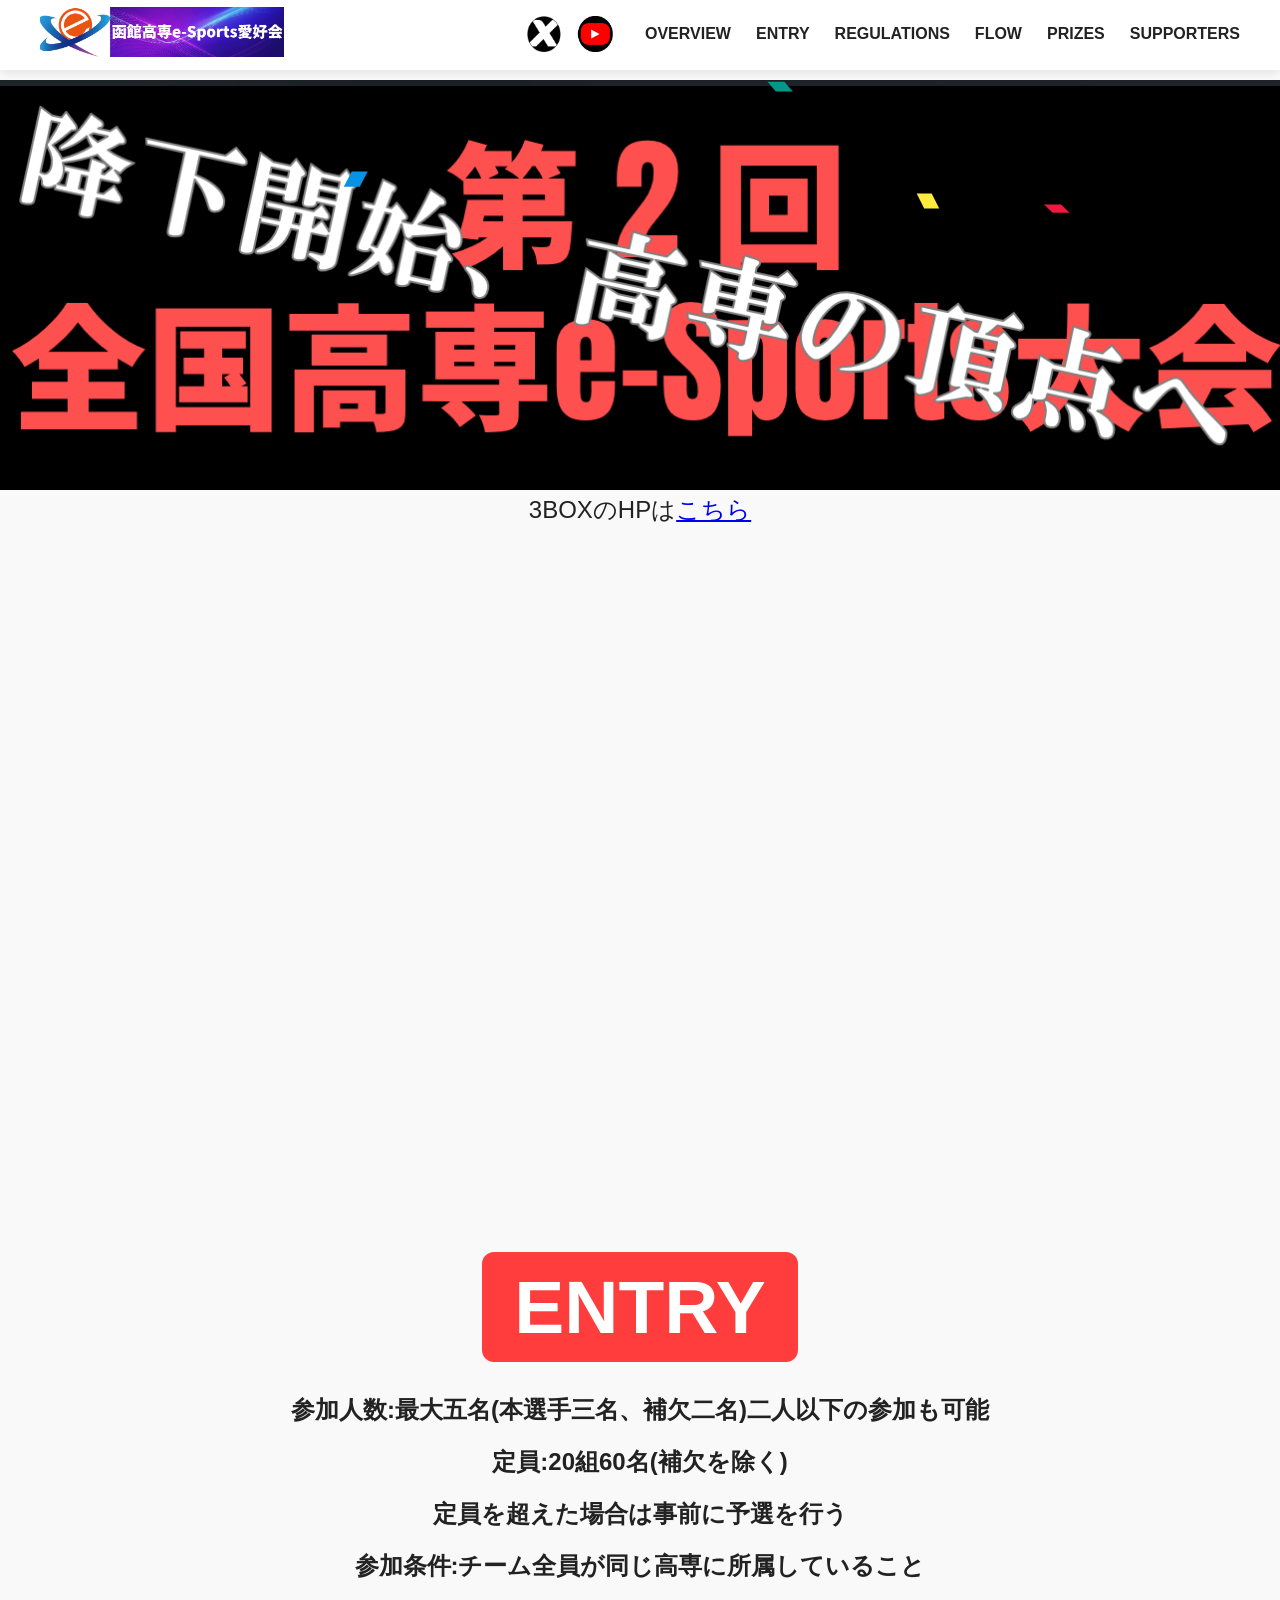
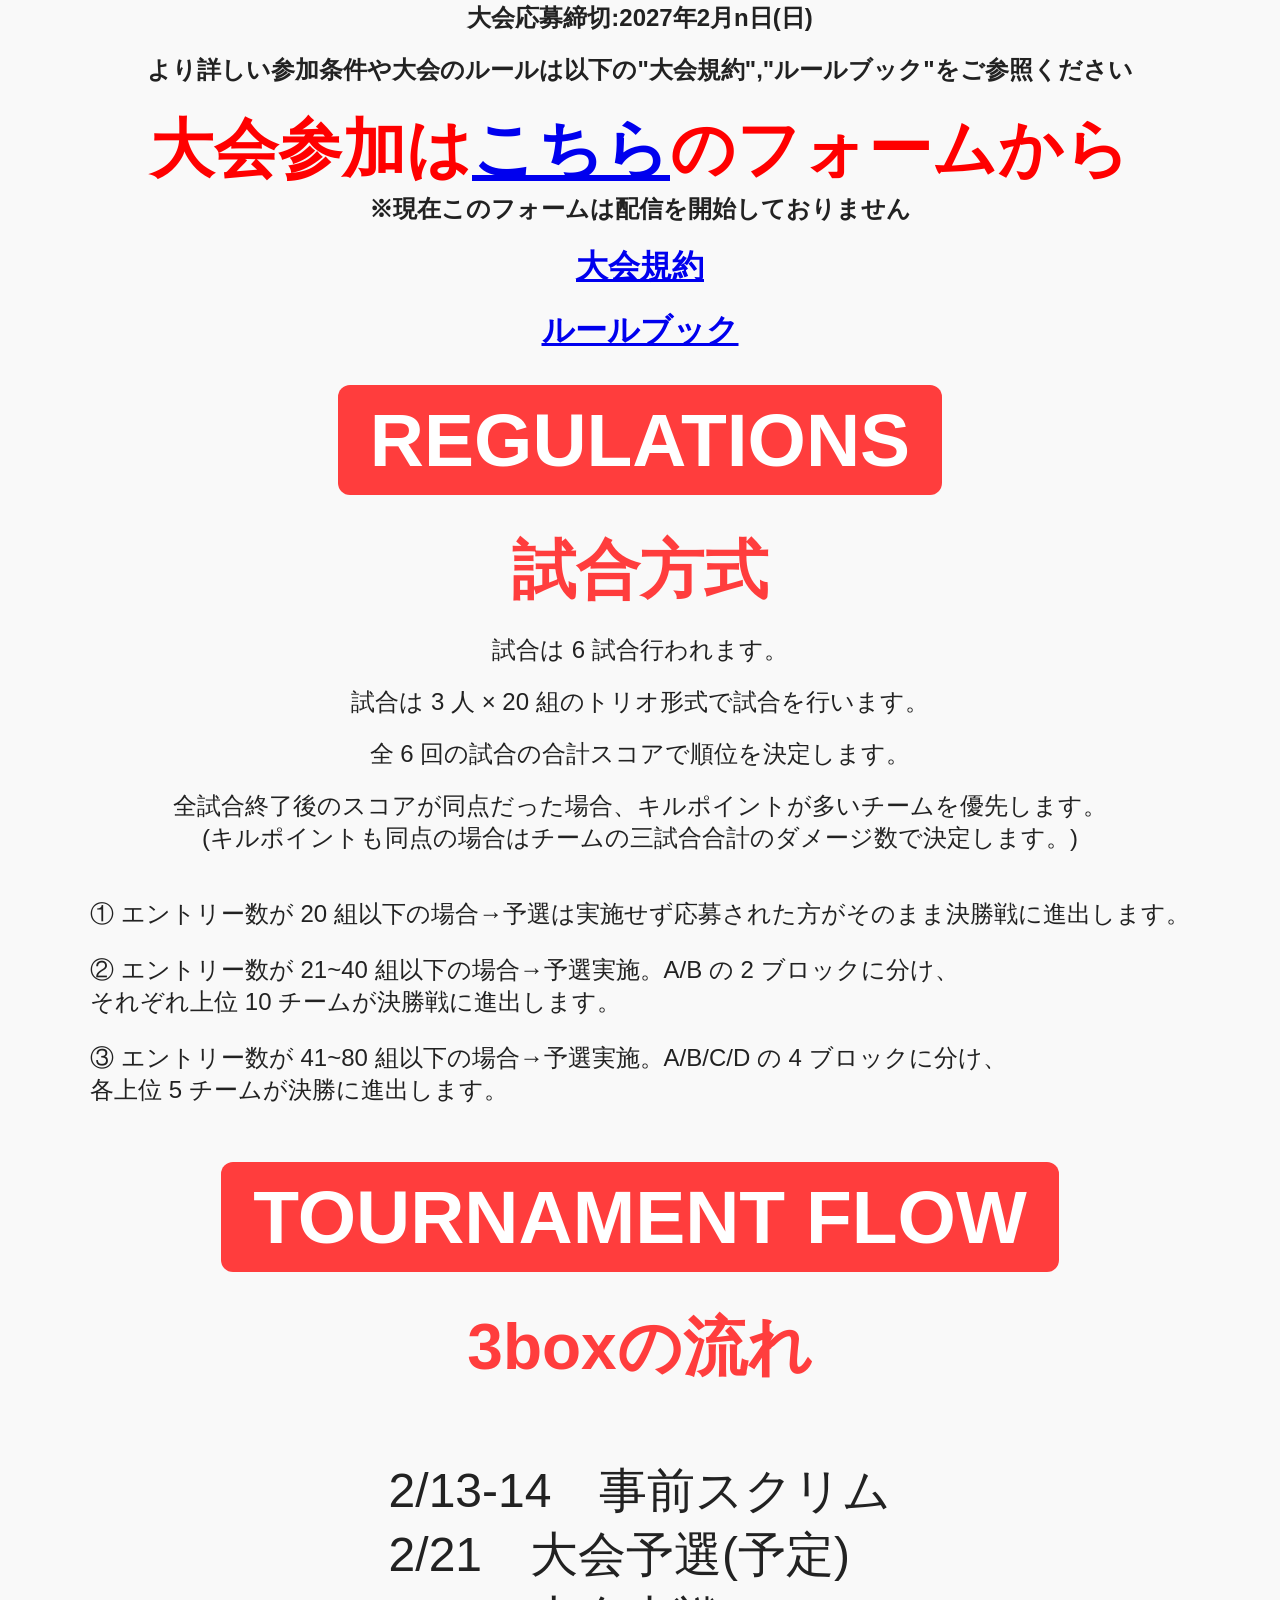
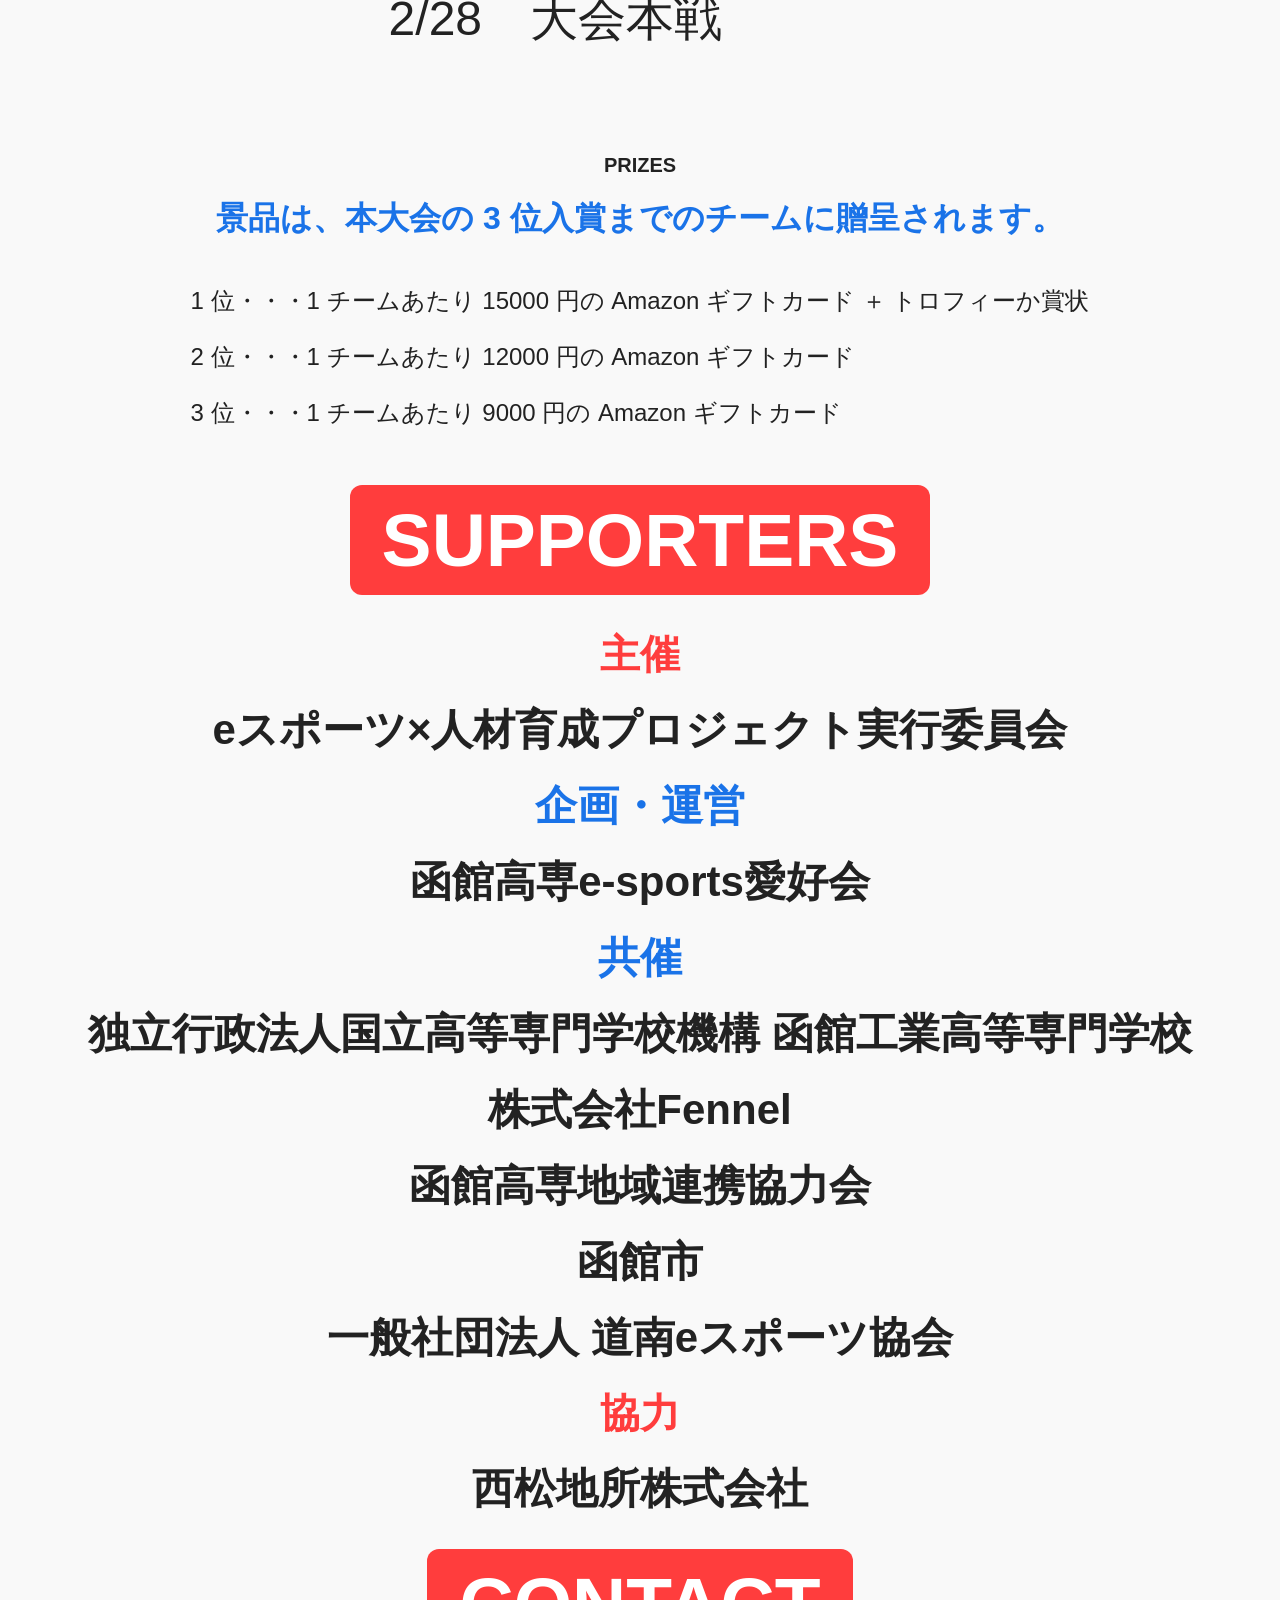
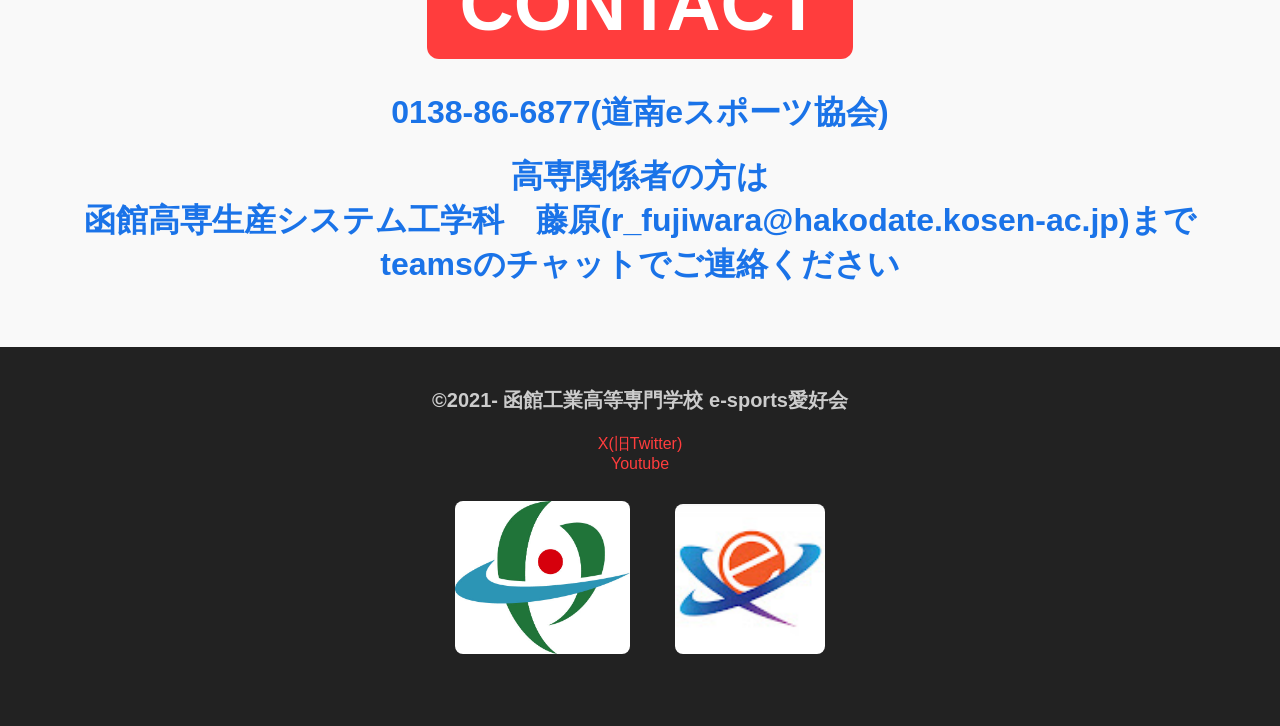
==== commit cb7cc053: "Update print statement from 'Hello' to 'Goodbye'" ====
--- a/taikai_2.html
+++ b/taikai_2.html
@@ -96,7 +96,8 @@
       <h4 class="honbun">大会応募締切:2027年2月n日(日)</h4>
       <h4 class="honbun">より詳しい参加条件や大会のルールは以下の"大会規約","ルールブック"をご参照ください</h4>
 
-      <h2 class="rinnku">大会参加は<a href="#">こちら</a>のフォームから ※現在このフォームは配信を開始しておりません</h2>
+      <h2 class="rinnku">大会参加は<a href="#">こちら</a>のフォームから</h2>
+      <h4 class="honbun">※現在このフォームは配信を開始しておりません</h4>
       <h2><a href="#">大会規約</a></h2>
       <h2><a href="https://hnctesports.github.io/taikaiform/rule_book-2.html">ルールブック</a></h2>
     </div>
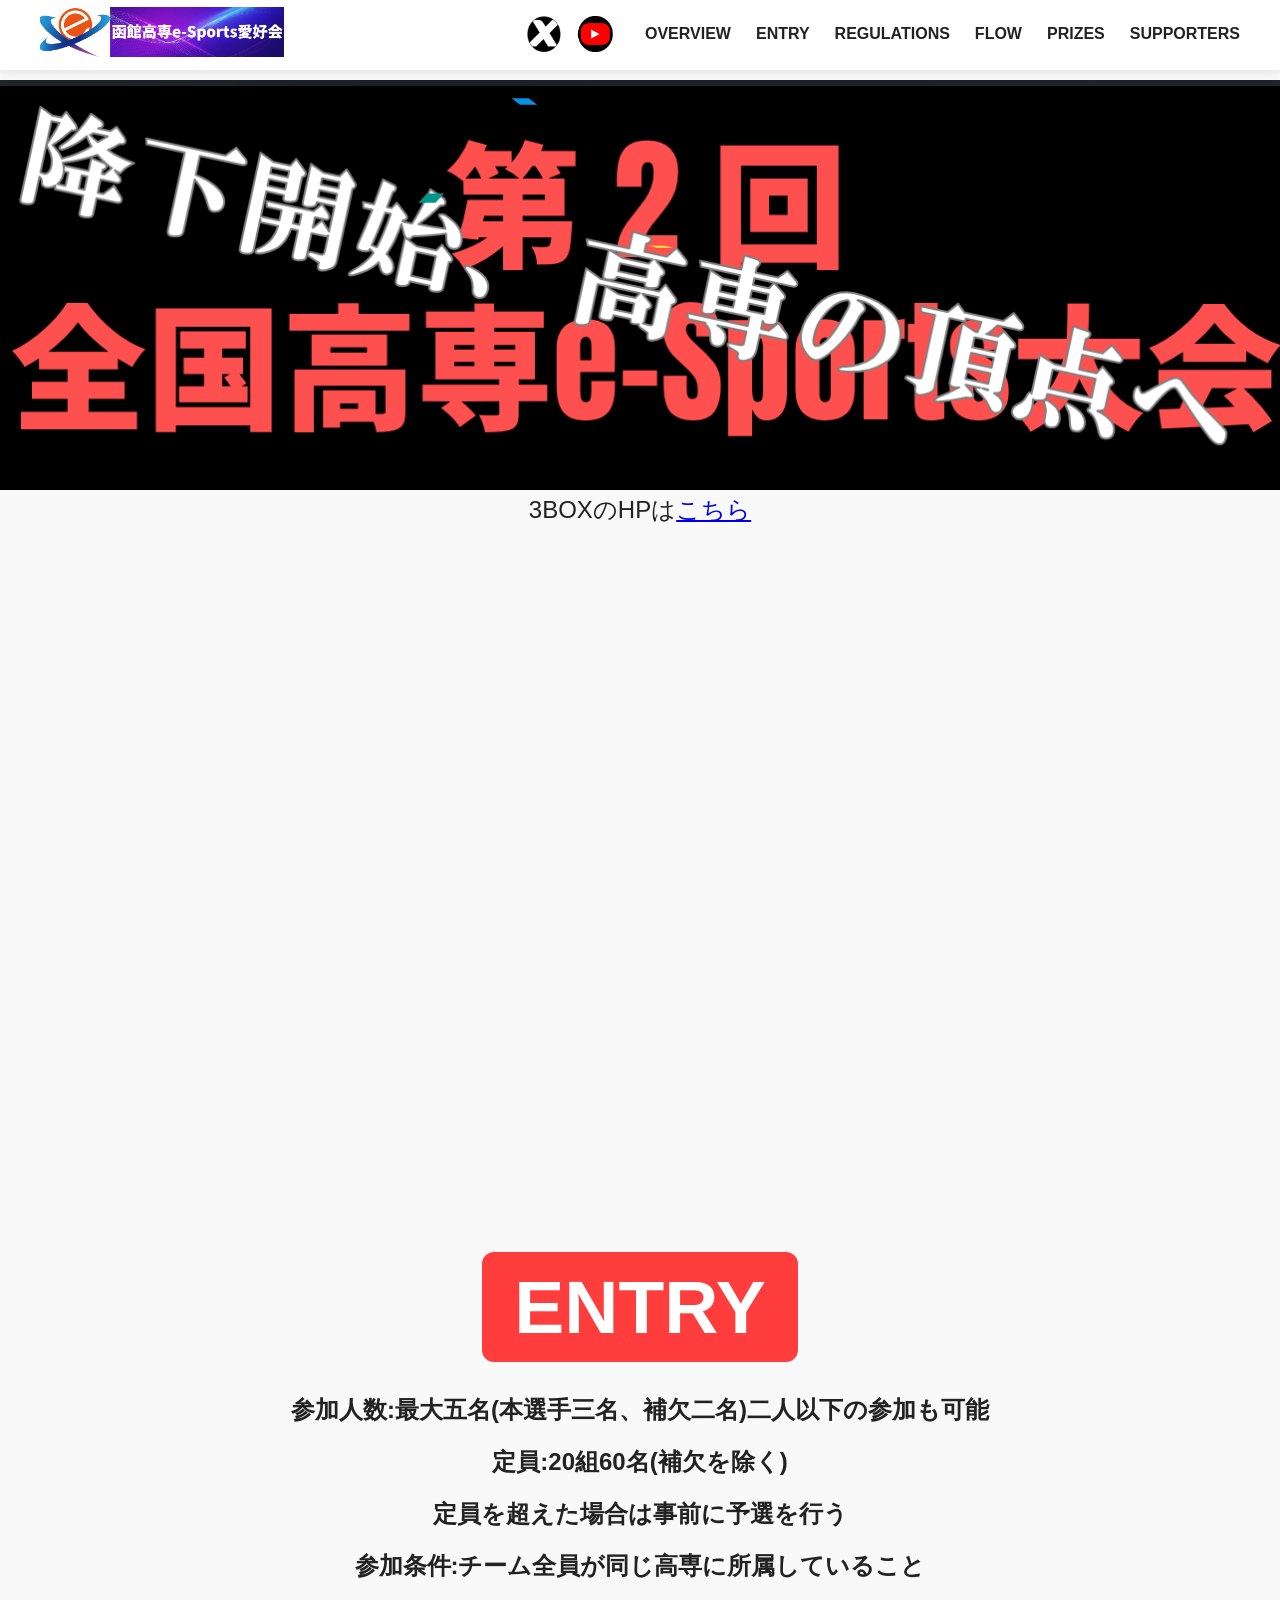
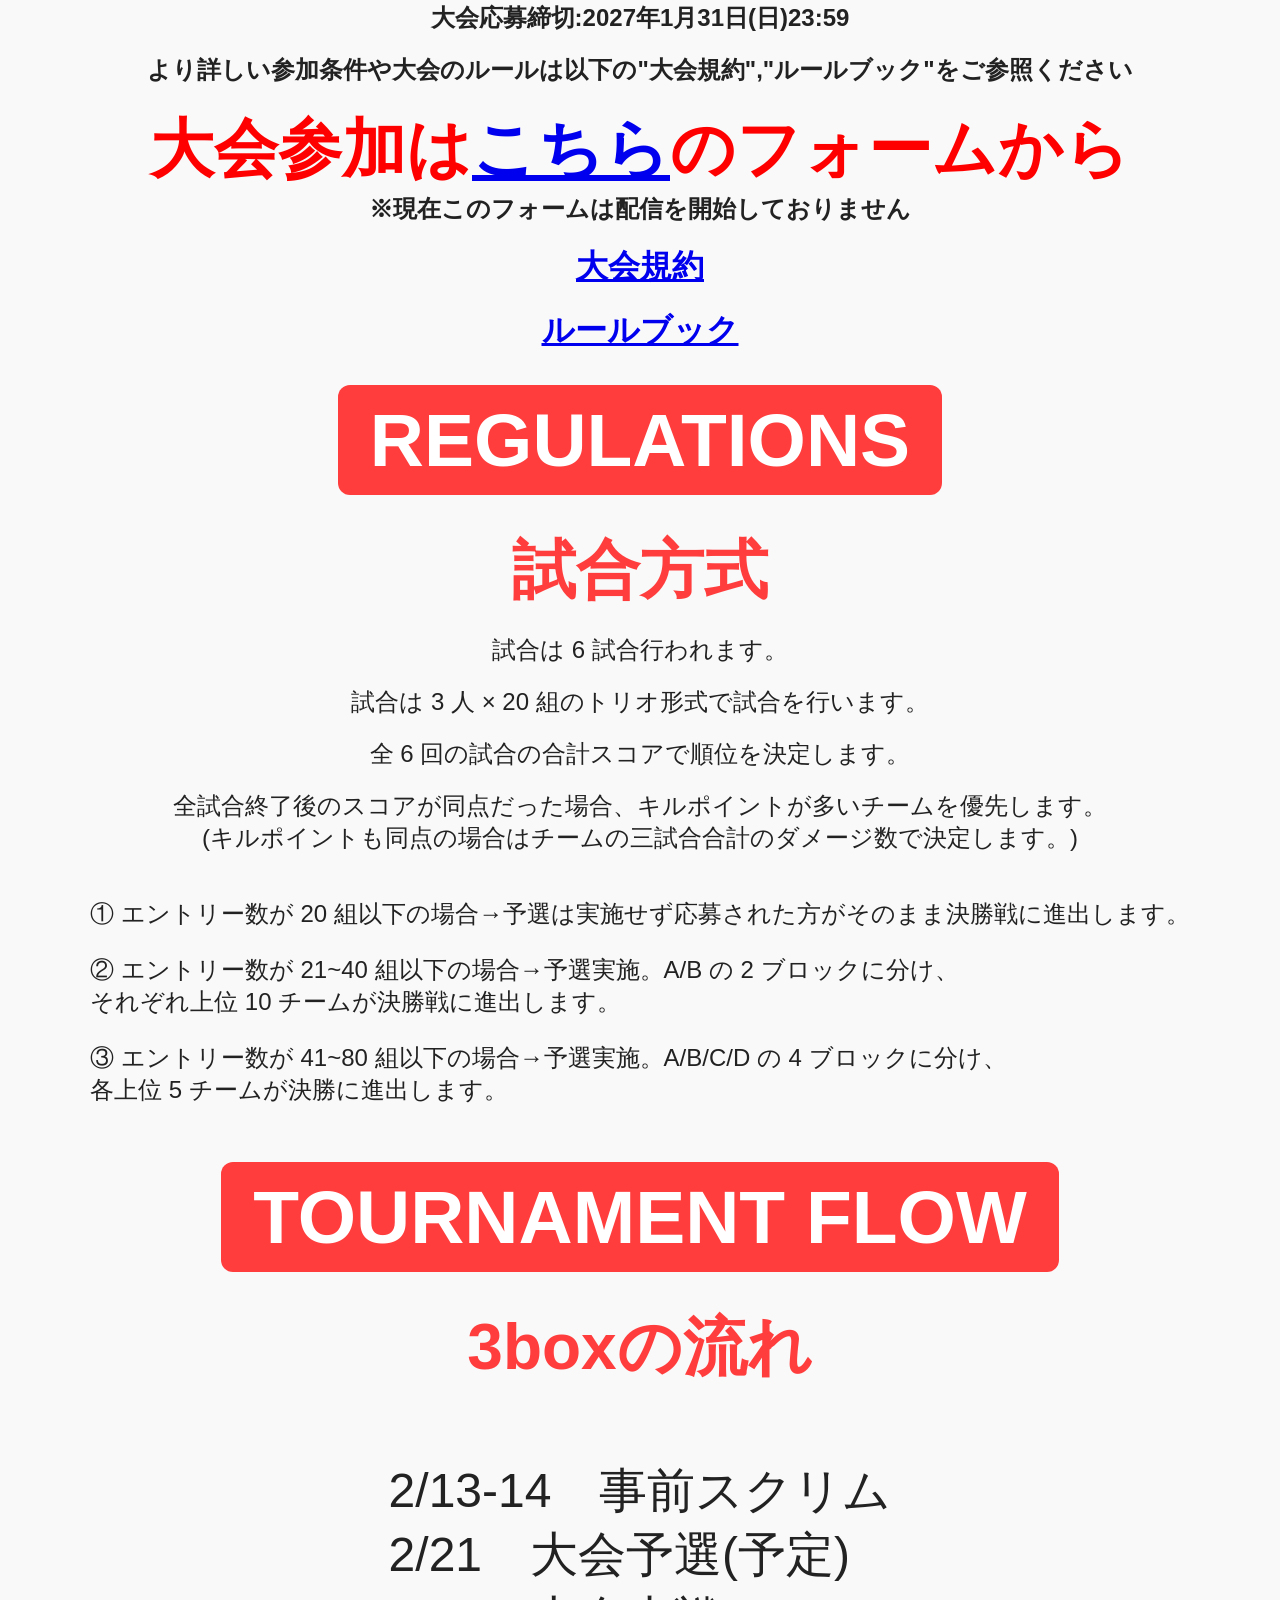
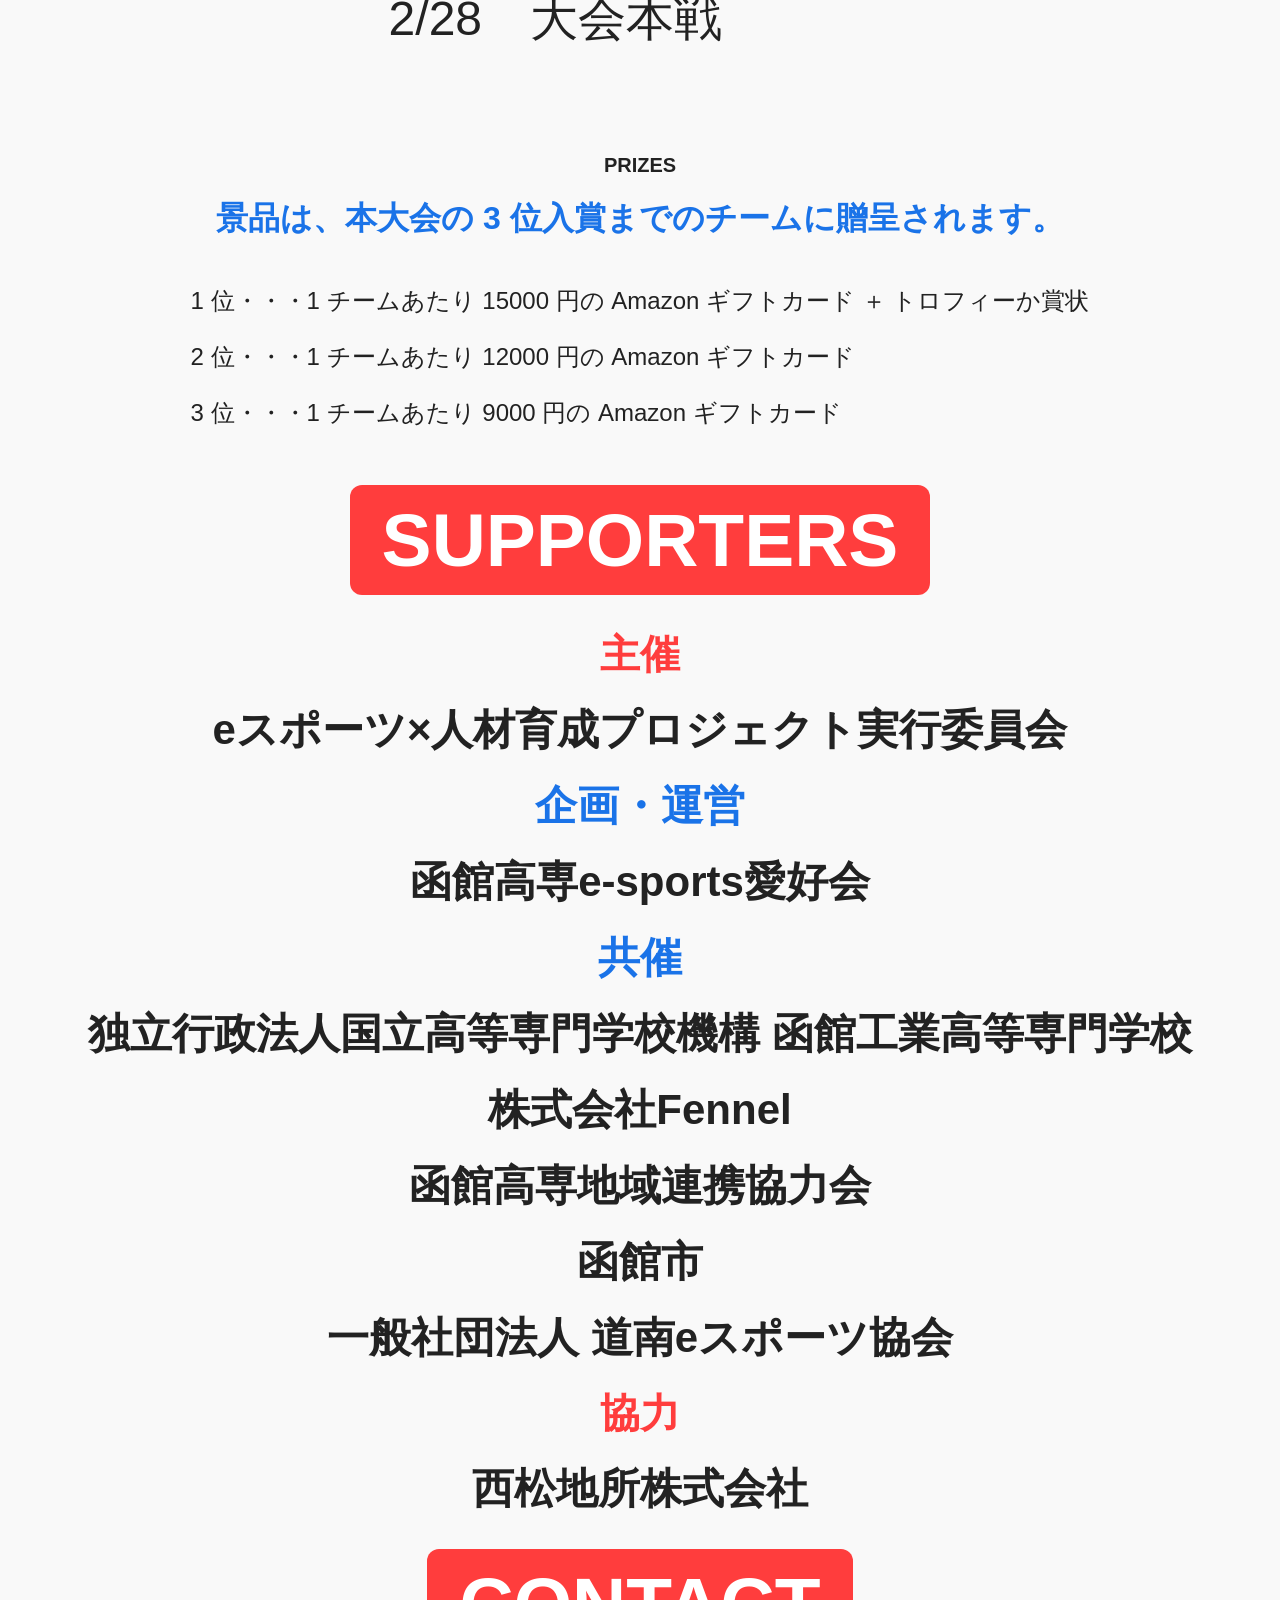
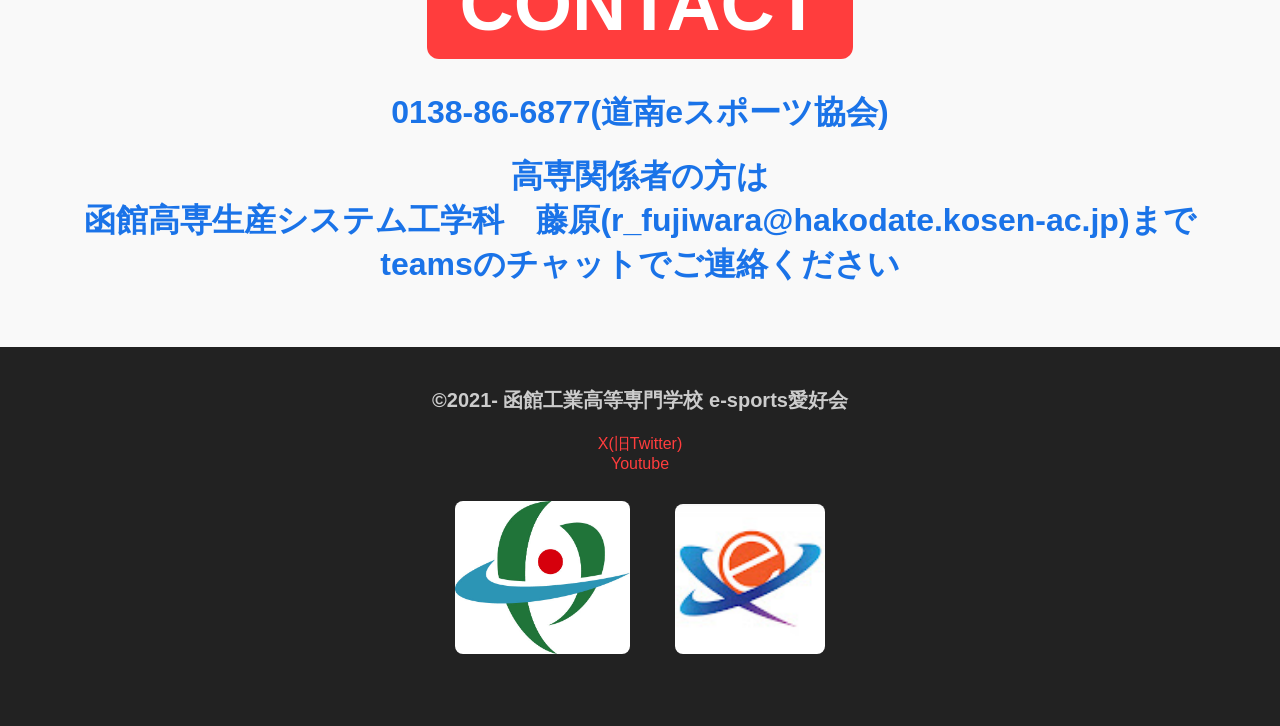
==== commit bdd2137e: "Update taikai_2.html" ====
--- a/taikai_2.html
+++ b/taikai_2.html
@@ -93,7 +93,7 @@
       <h4 class="honbun">定員:20組60名(補欠を除く)</h4>
       <h4 class="honbun">定員を超えた場合は事前に予選を行う</h4>
       <h4 class="honbun">参加条件:チーム全員が同じ高専に所属していること</h4>
-      <h4 class="honbun">大会応募締切:2027年2月n日(日)</h4>
+      <h4 class="honbun">大会応募締切:2027年1月31日(日)23:59</h4>
       <h4 class="honbun">より詳しい参加条件や大会のルールは以下の"大会規約","ルールブック"をご参照ください</h4>
 
       <h2 class="rinnku">大会参加は<a href="#">こちら</a>のフォームから</h2>
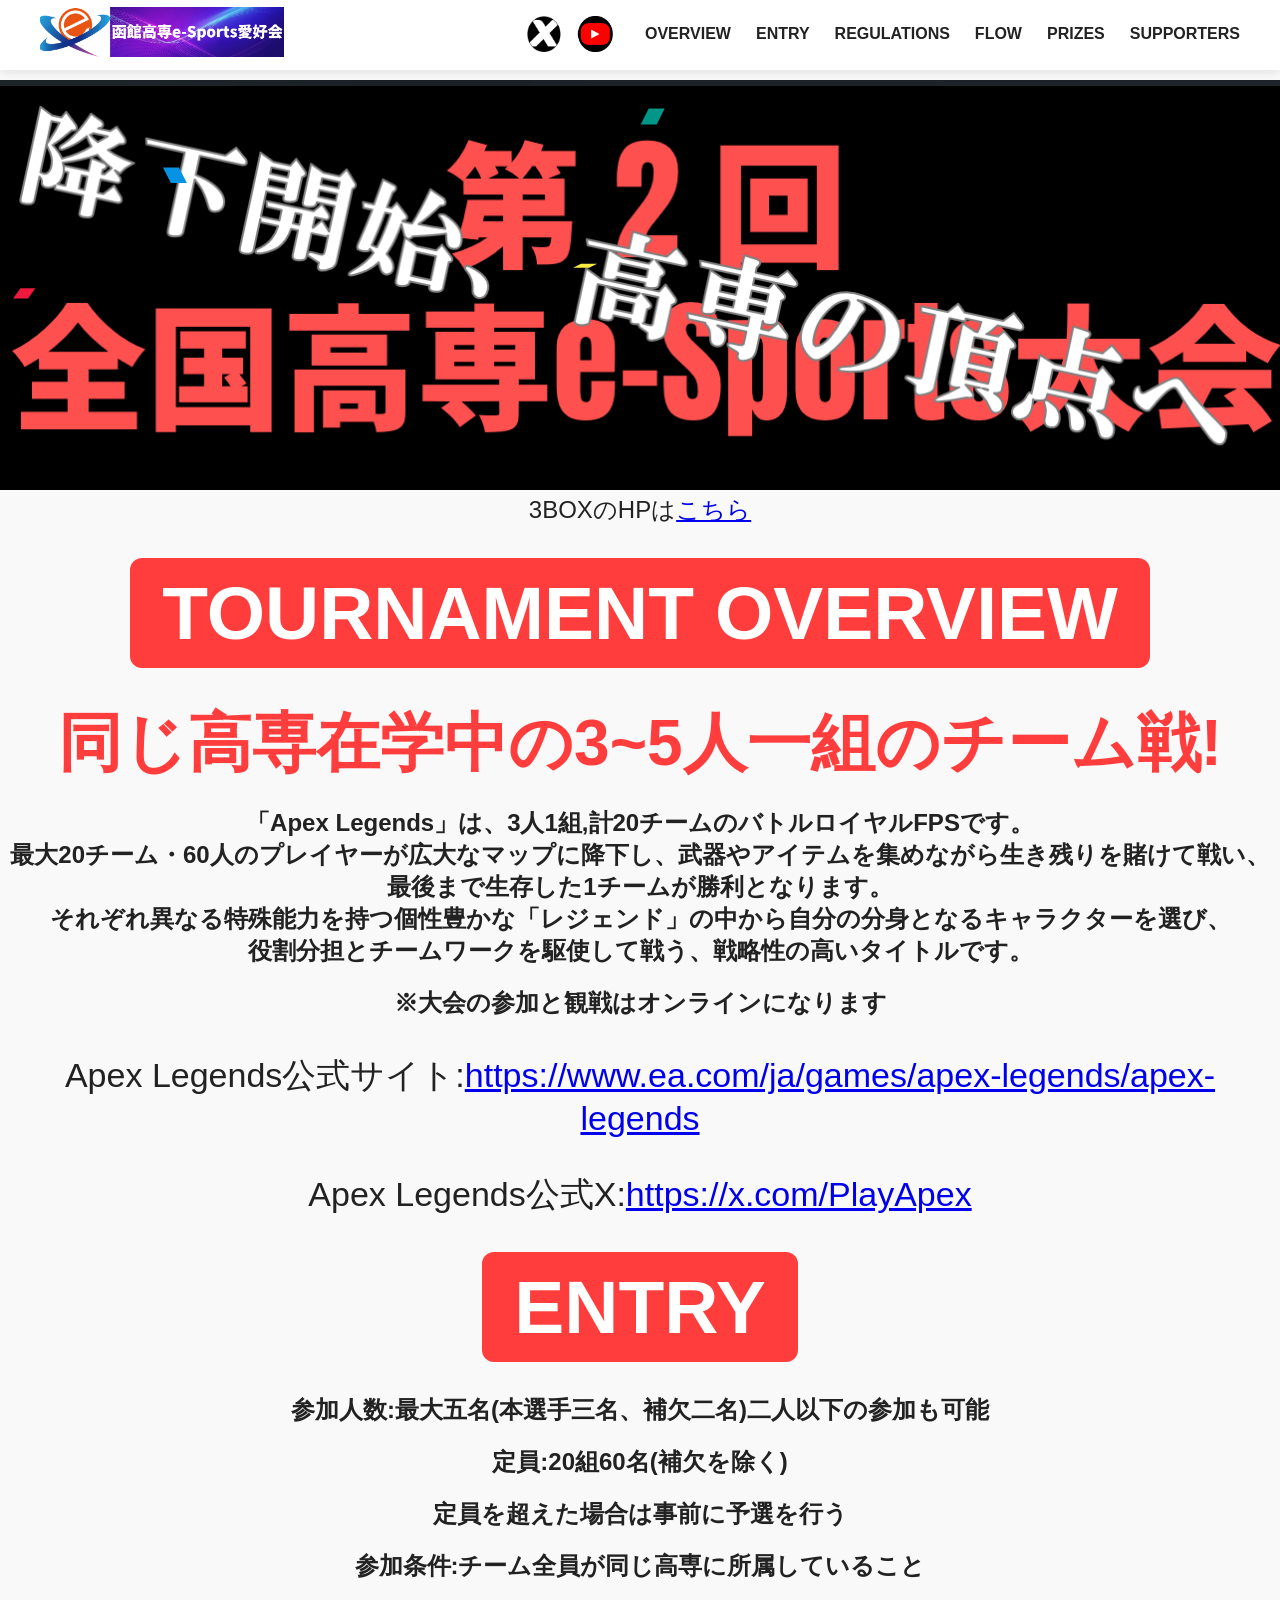
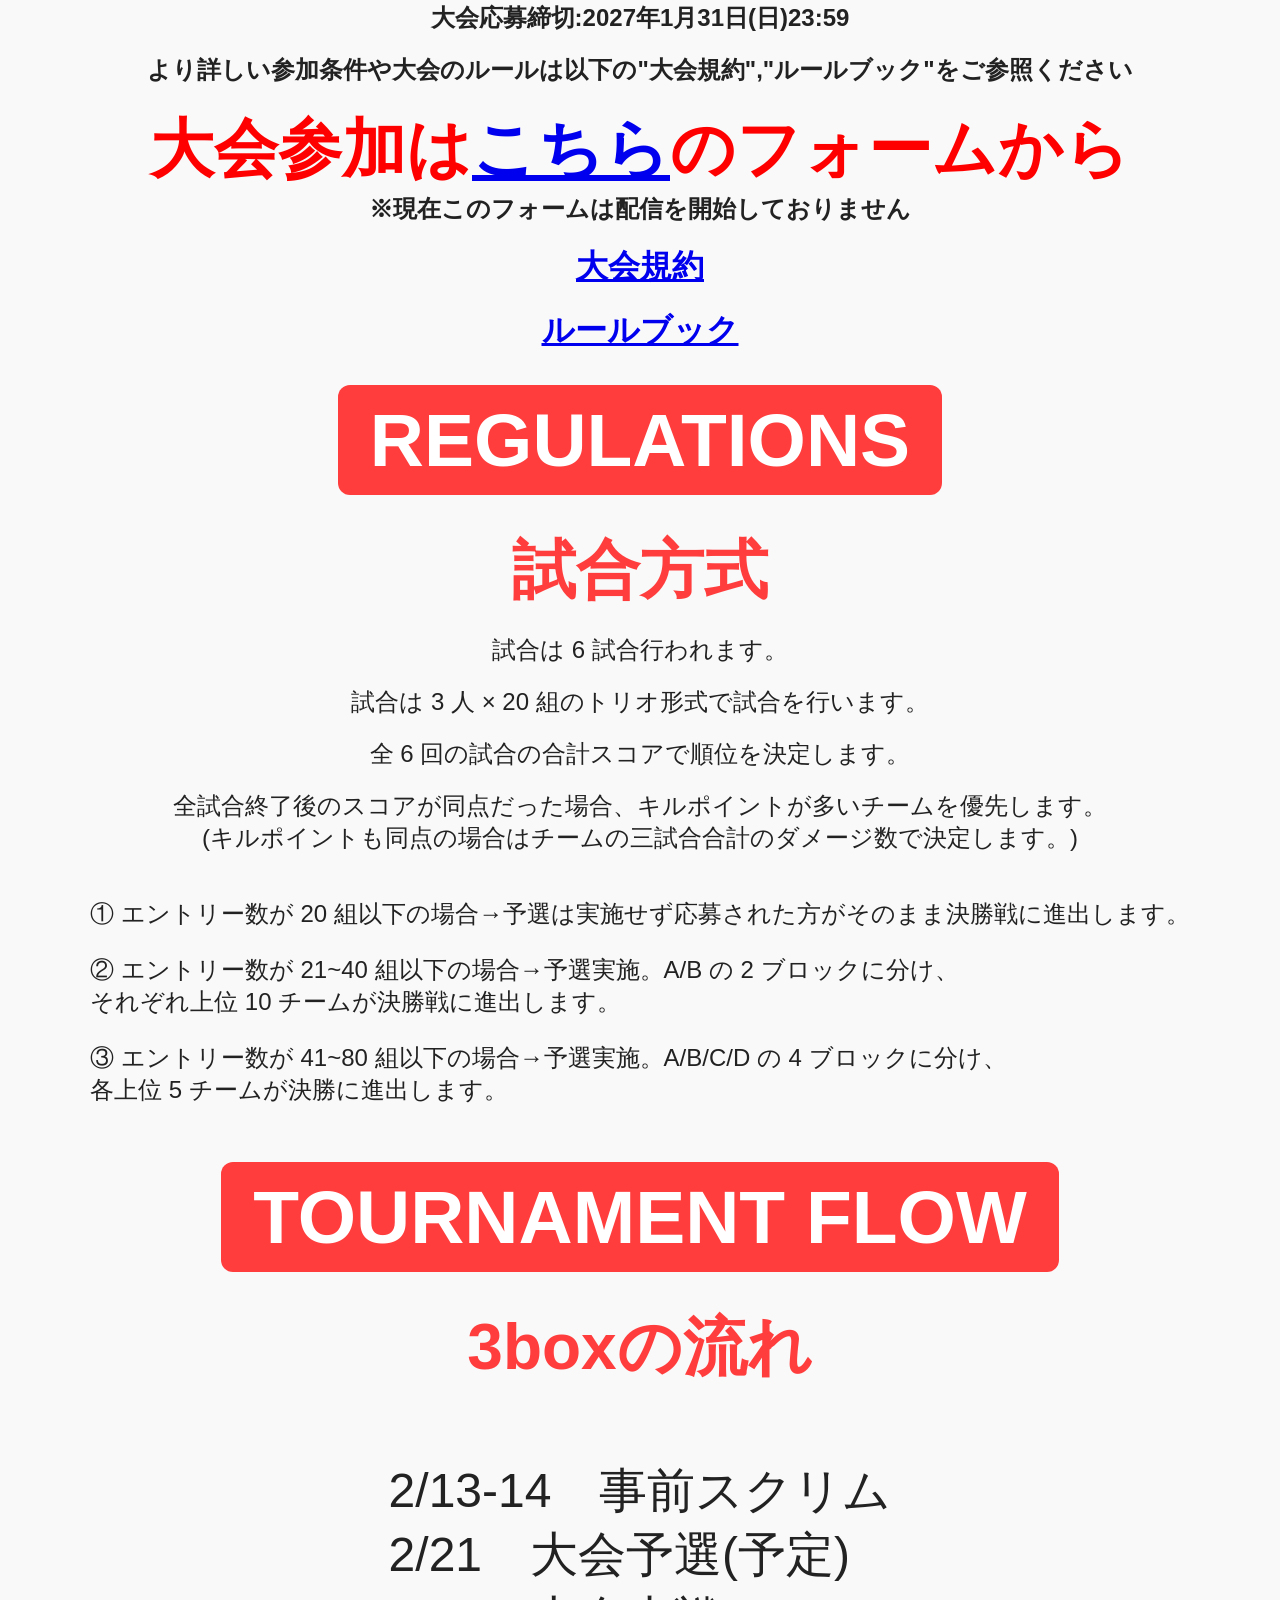
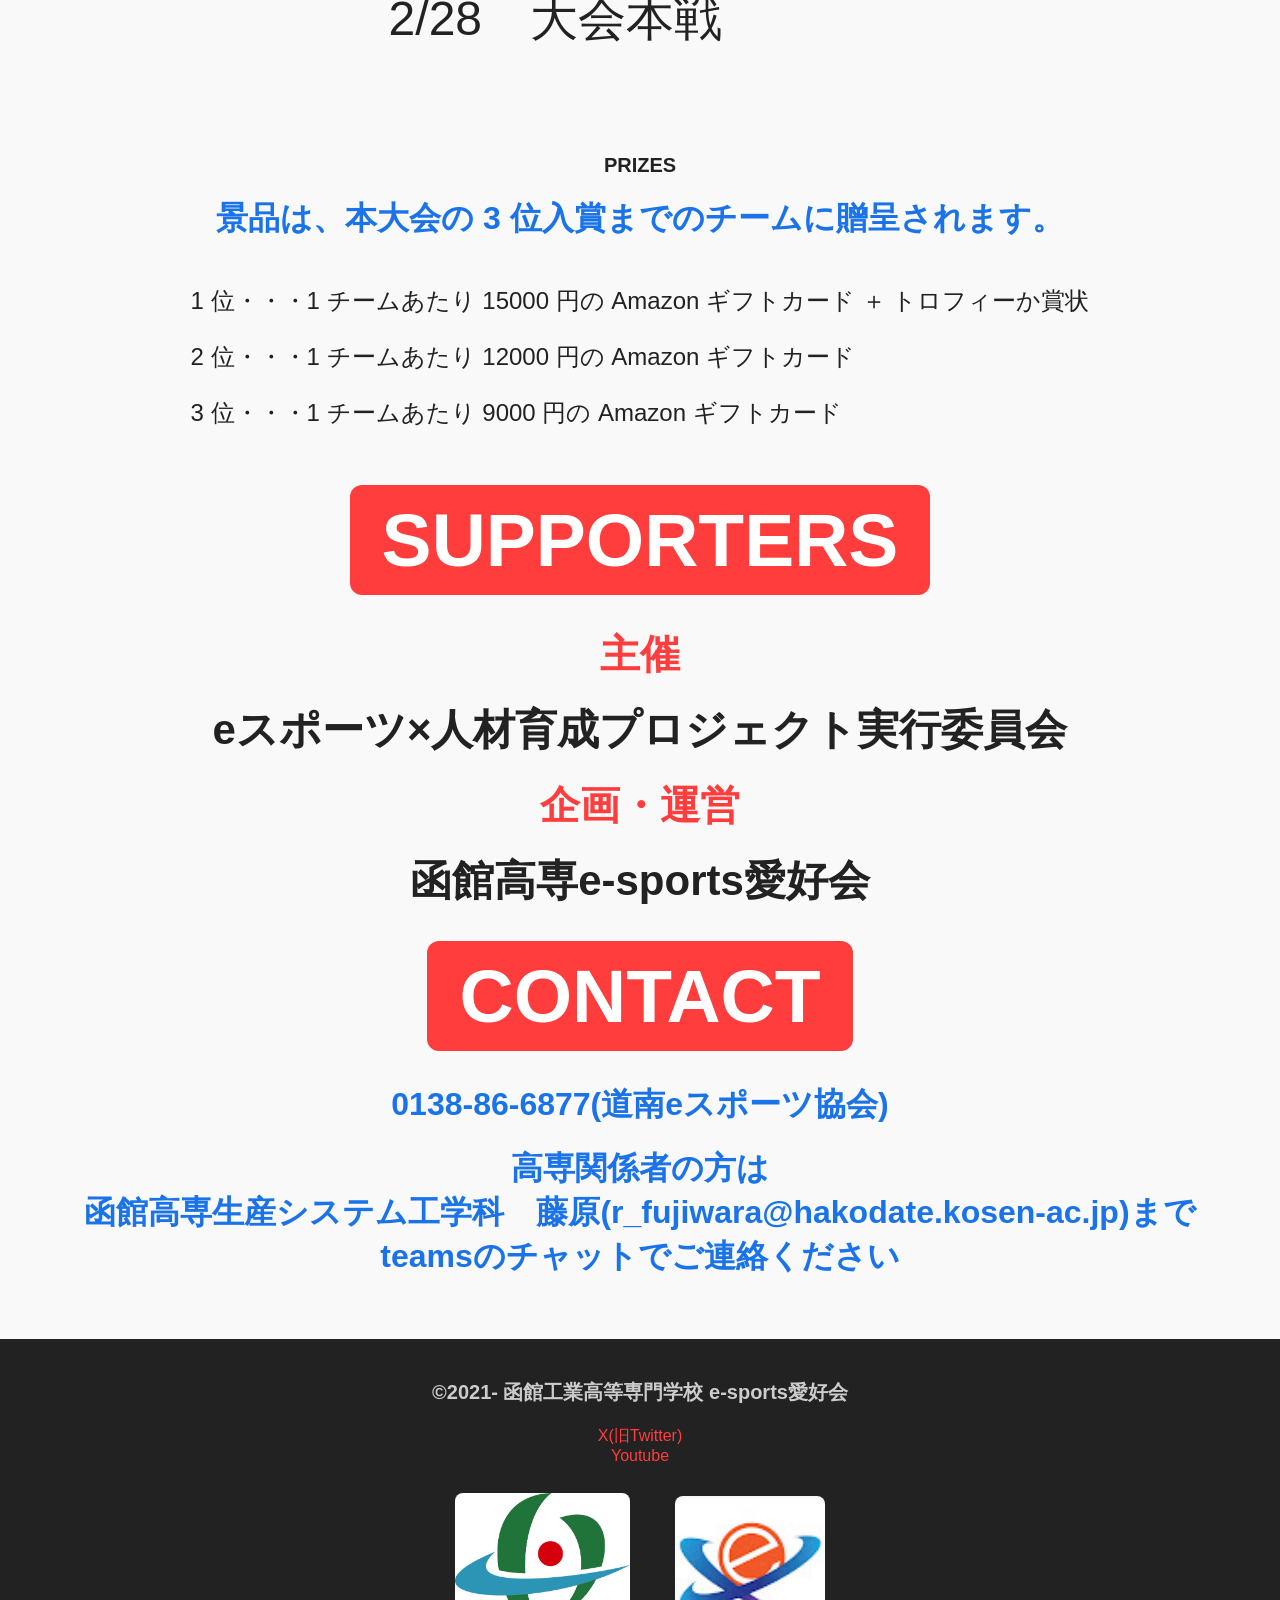
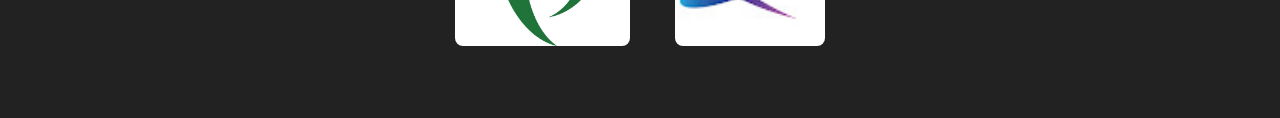
==== commit 159f67ae: "Update taikai_2.html" ====
--- a/taikai_2.html
+++ b/taikai_2.html
@@ -256,17 +256,16 @@
 
       <h2 class="komi">主催</h2>
       <h4 class="honbu">eスポーツ×人材育成プロジェクト実行委員会</h4>
-      <h2 class="honbu">企画・運営</h2>
+      <h2 class="komi">企画・運営</h2>
       <h4 class="honbu">函館高専e-sports愛好会</h4>
-      <h2 class="honbu">共催</h2>
+      <!-- <h2 class="komi">共催</h2>
       <h4 class="honbu">独立行政法人国立高等専門学校機構 函館工業高等専門学校</h4>
       <h4 class="honbu">株式会社Fennel</h4>
       <h4 class="honbu">函館高専地域連携協力会</h4>
       <h4 class="honbu">函館市</h4>
       <h4 class="honbu">一般社団法人 道南eスポーツ協会</h4>
 
-      <h2 class="komi">協力</h2>
-      <h4 class="honbu">西松地所株式会社</h4>
+      <h2 class="komi">協力</h2>-->
 
     </div>
 
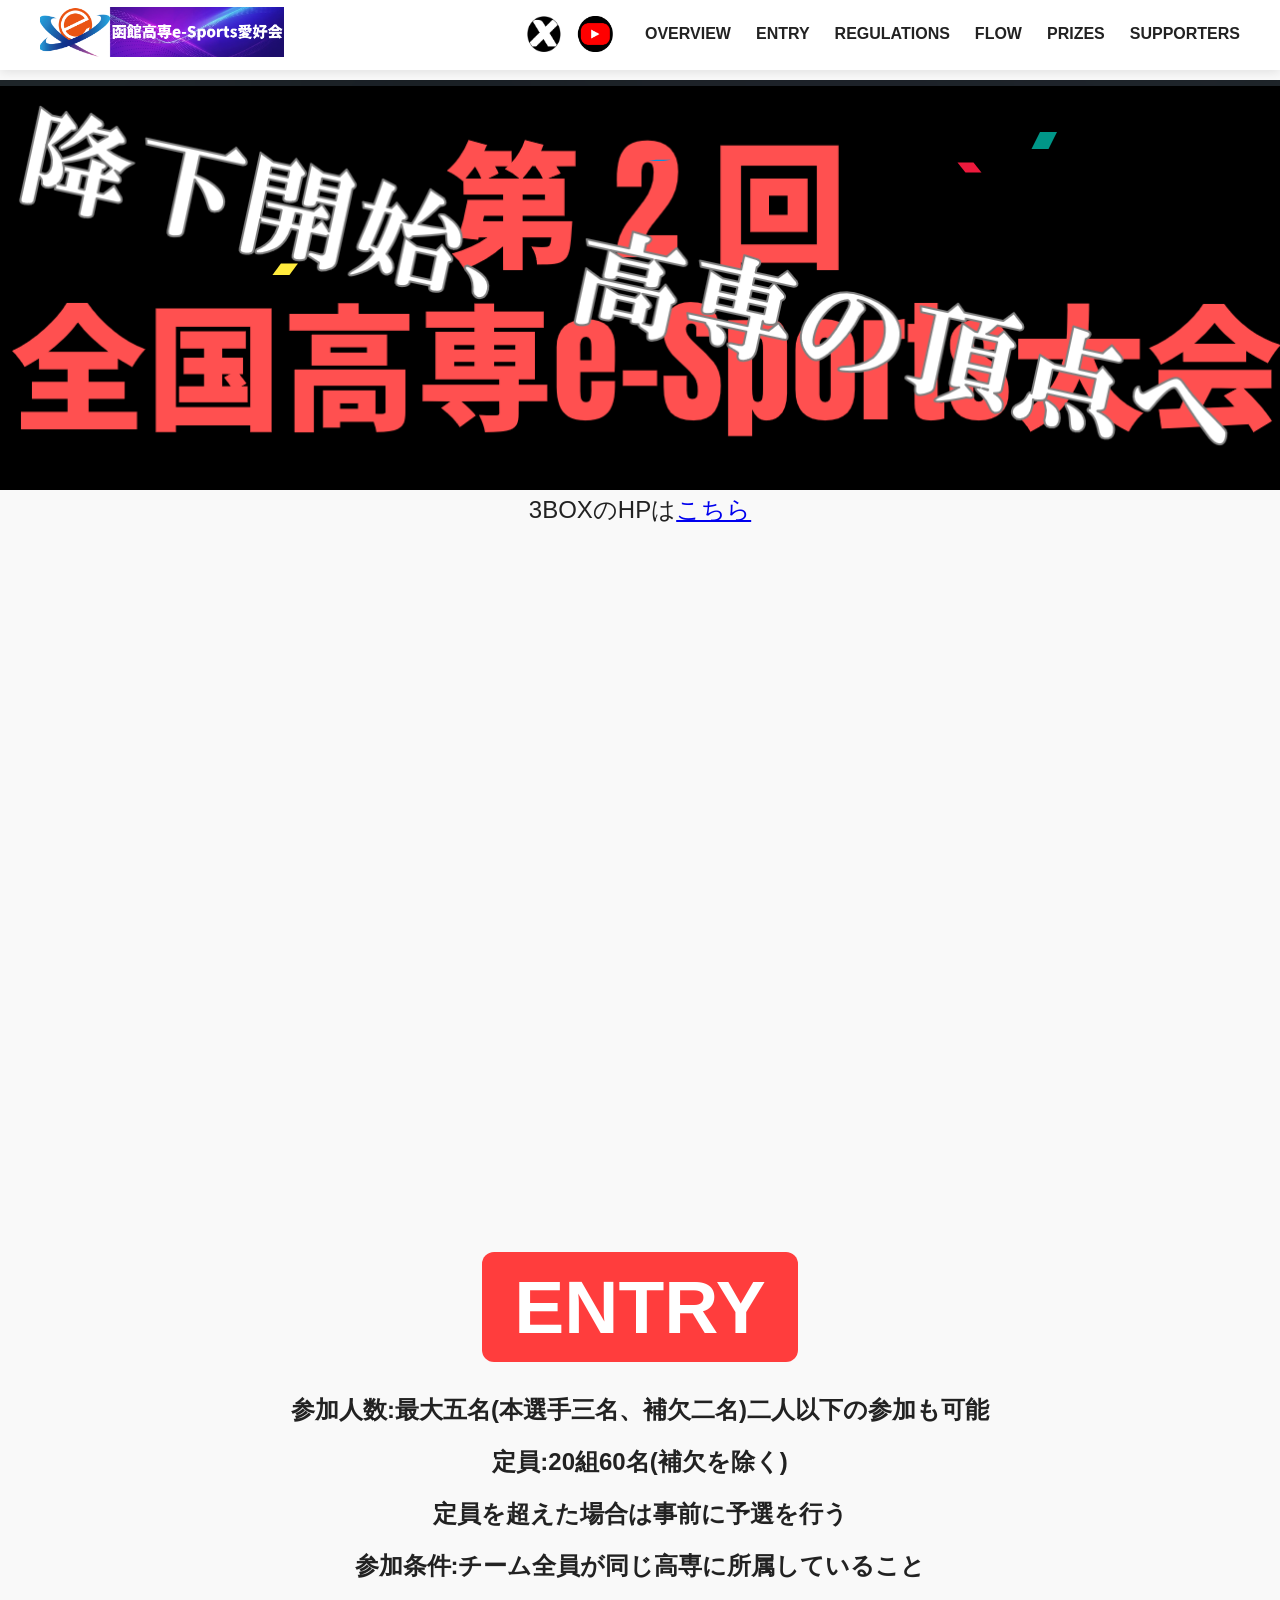
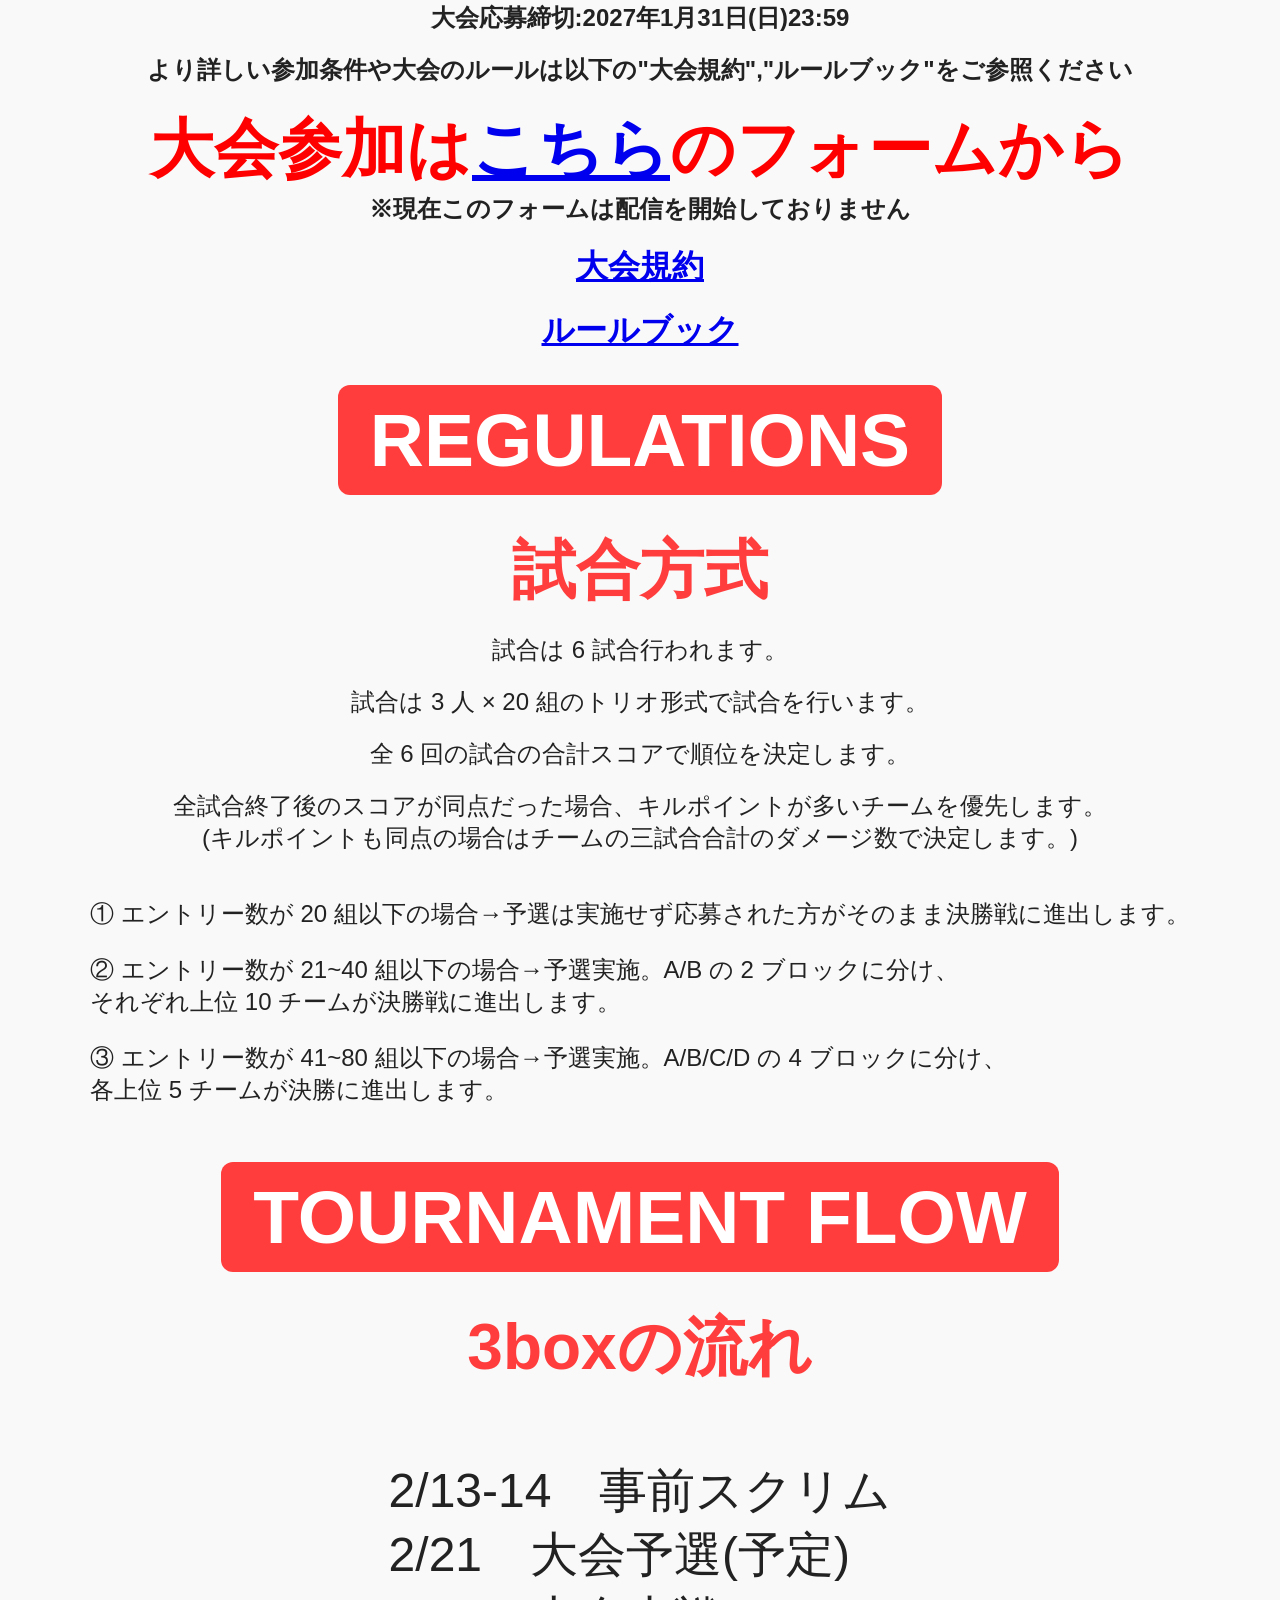
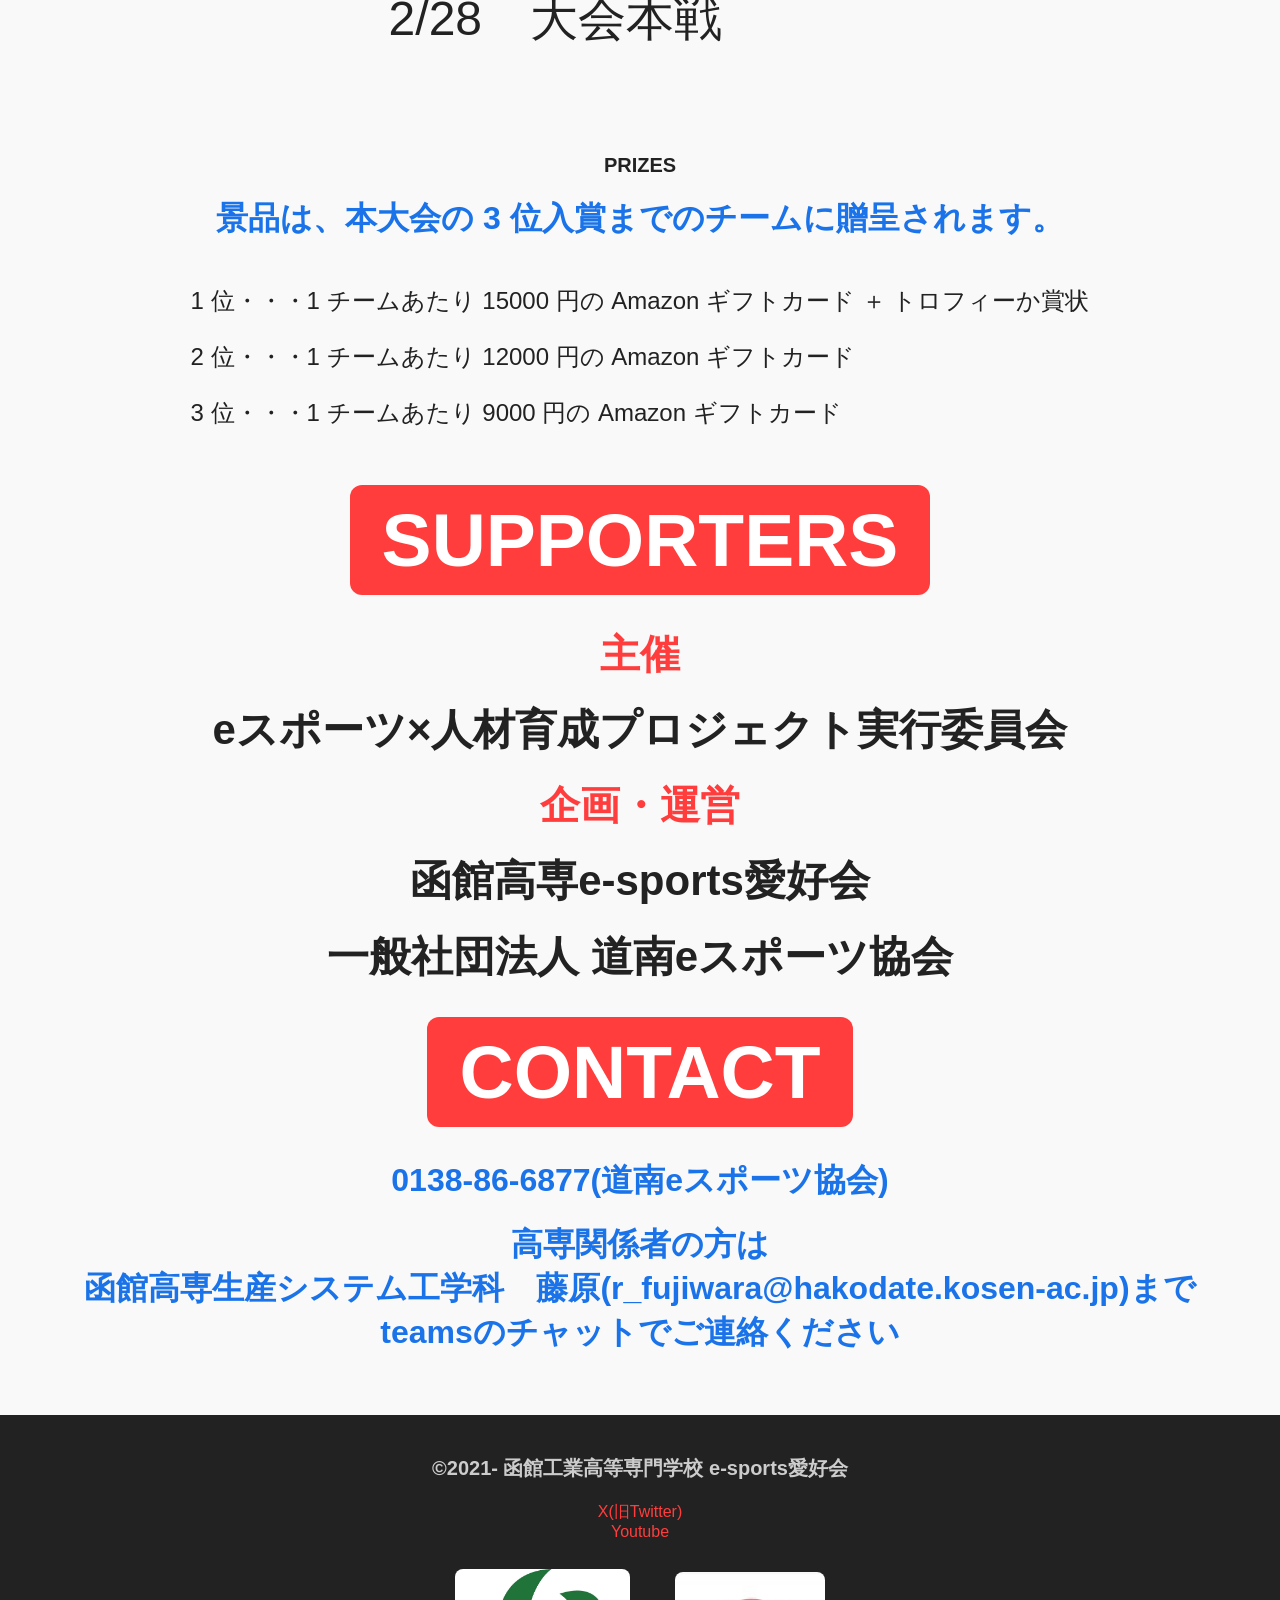
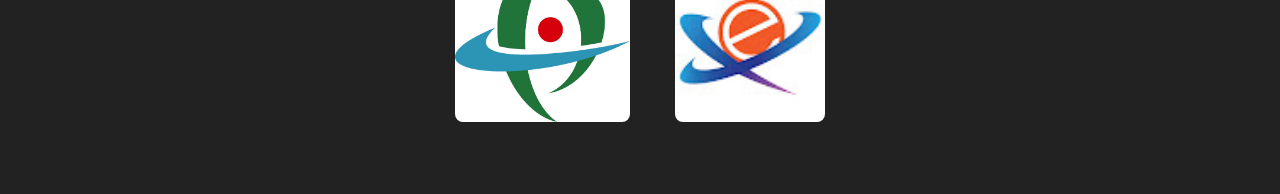
==== commit e70b67a4: "Update fmt.Println message from 'Hello' to 'Goodbye'" ====
--- a/taikai_2.html
+++ b/taikai_2.html
@@ -262,10 +262,10 @@
       <h4 class="honbu">独立行政法人国立高等専門学校機構 函館工業高等専門学校</h4>
       <h4 class="honbu">株式会社Fennel</h4>
       <h4 class="honbu">函館高専地域連携協力会</h4>
-      <h4 class="honbu">函館市</h4>
+      <h4 class="honbu">函館市</h4>-->
       <h4 class="honbu">一般社団法人 道南eスポーツ協会</h4>
 
-      <h2 class="komi">協力</h2>-->
+<!--      <h2 class="komi">協力</h2>-->
 
     </div>
 
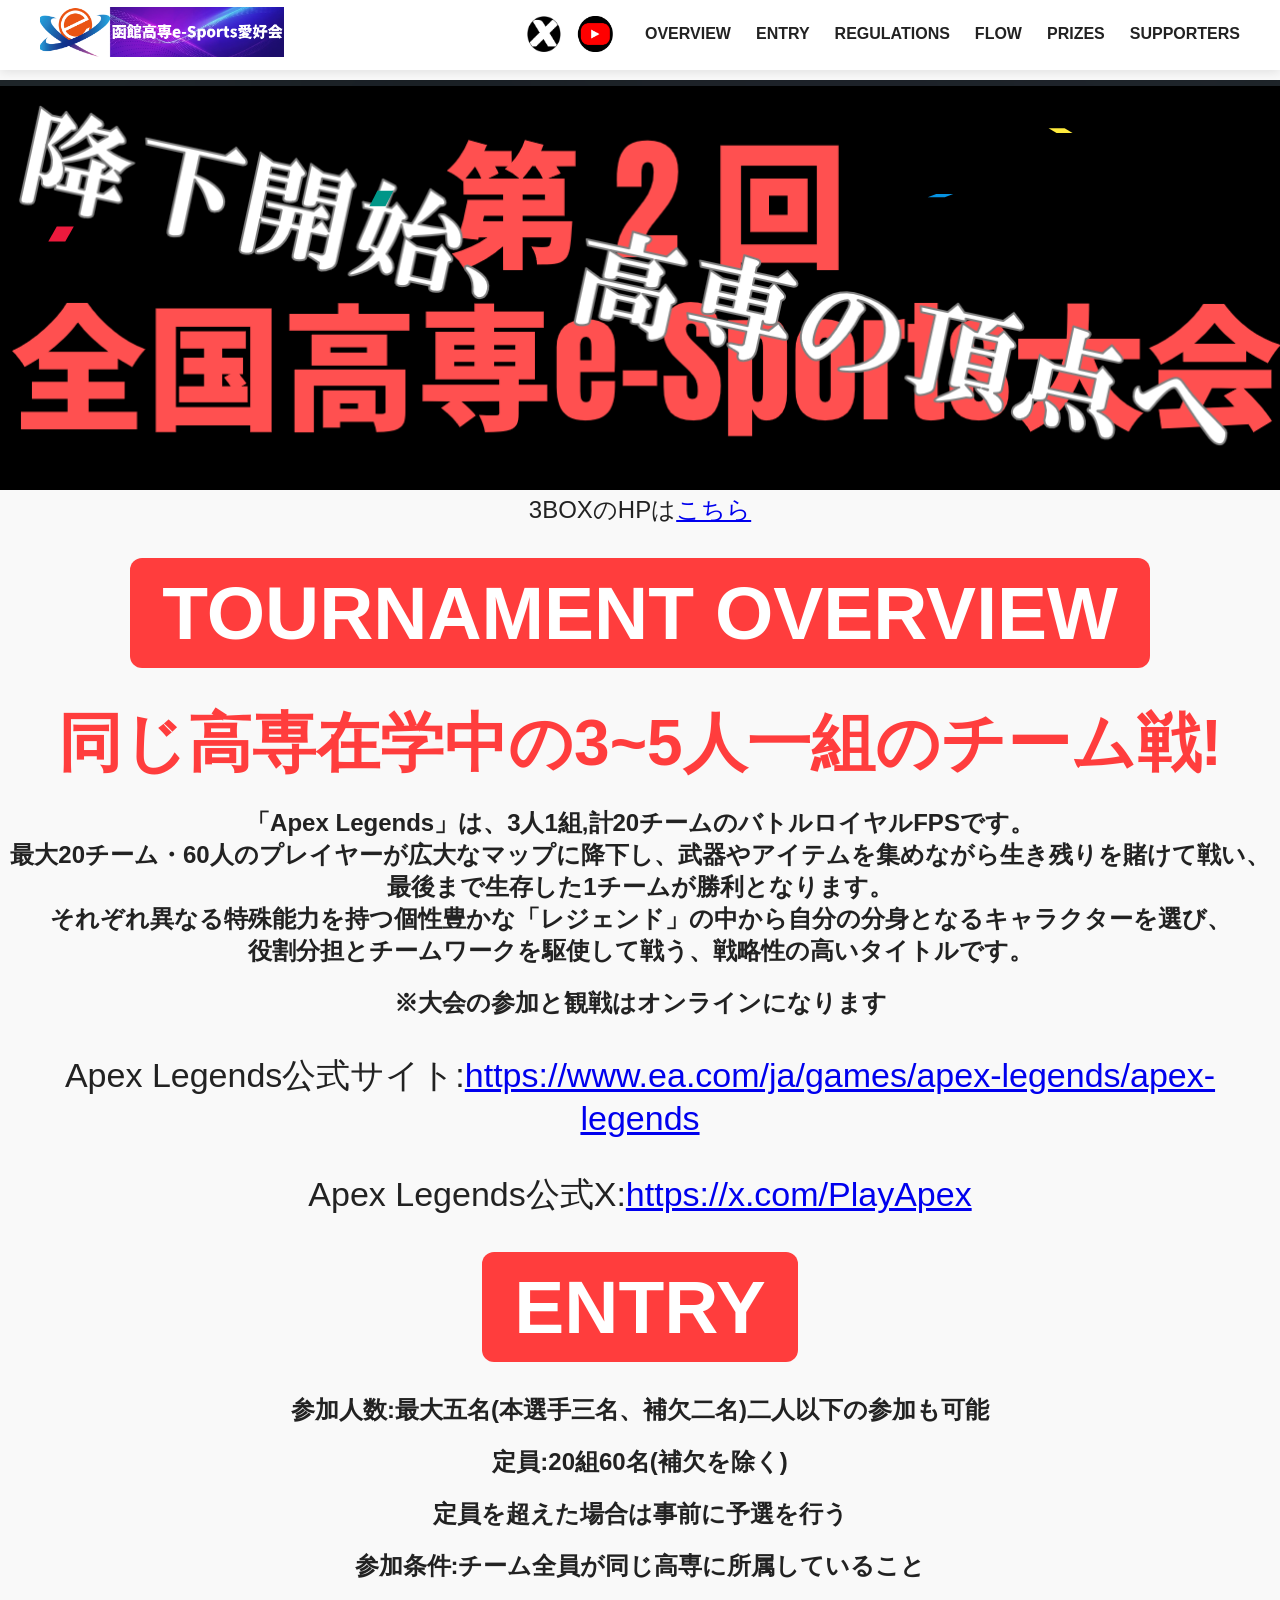
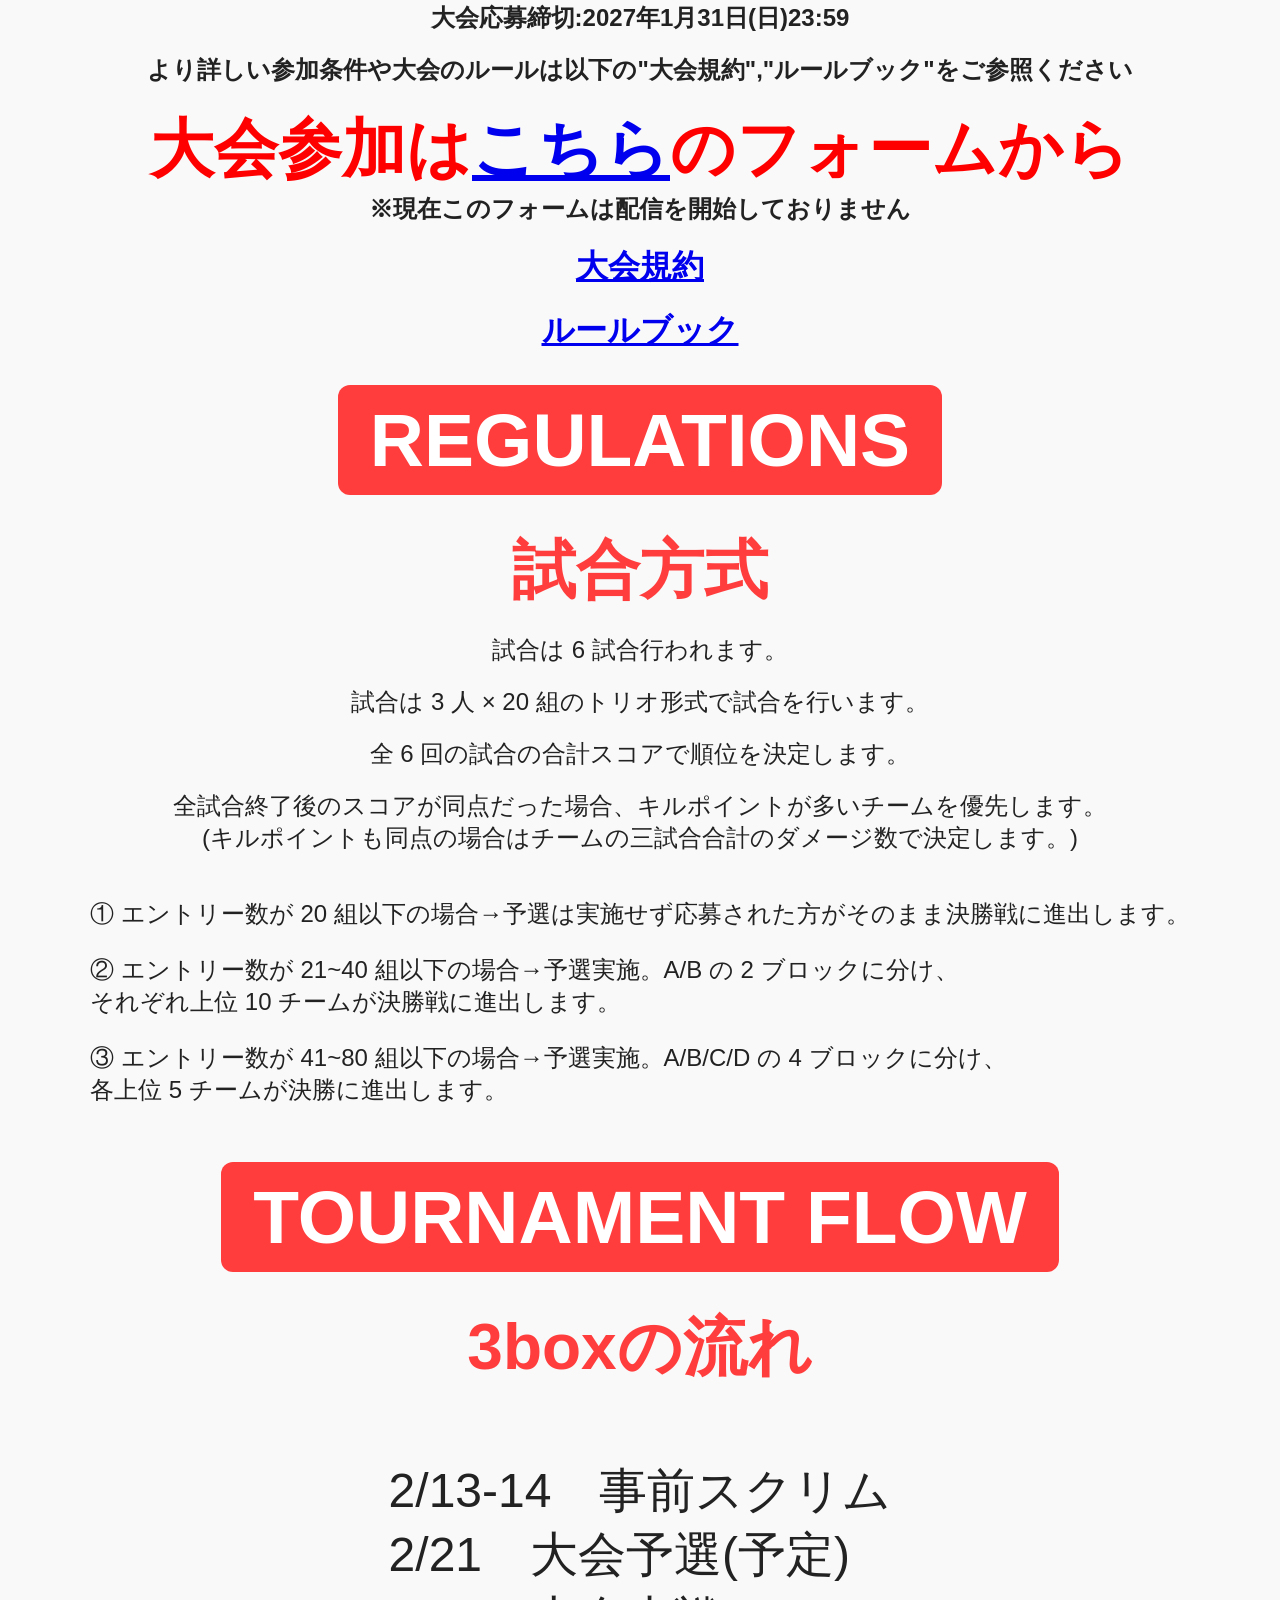
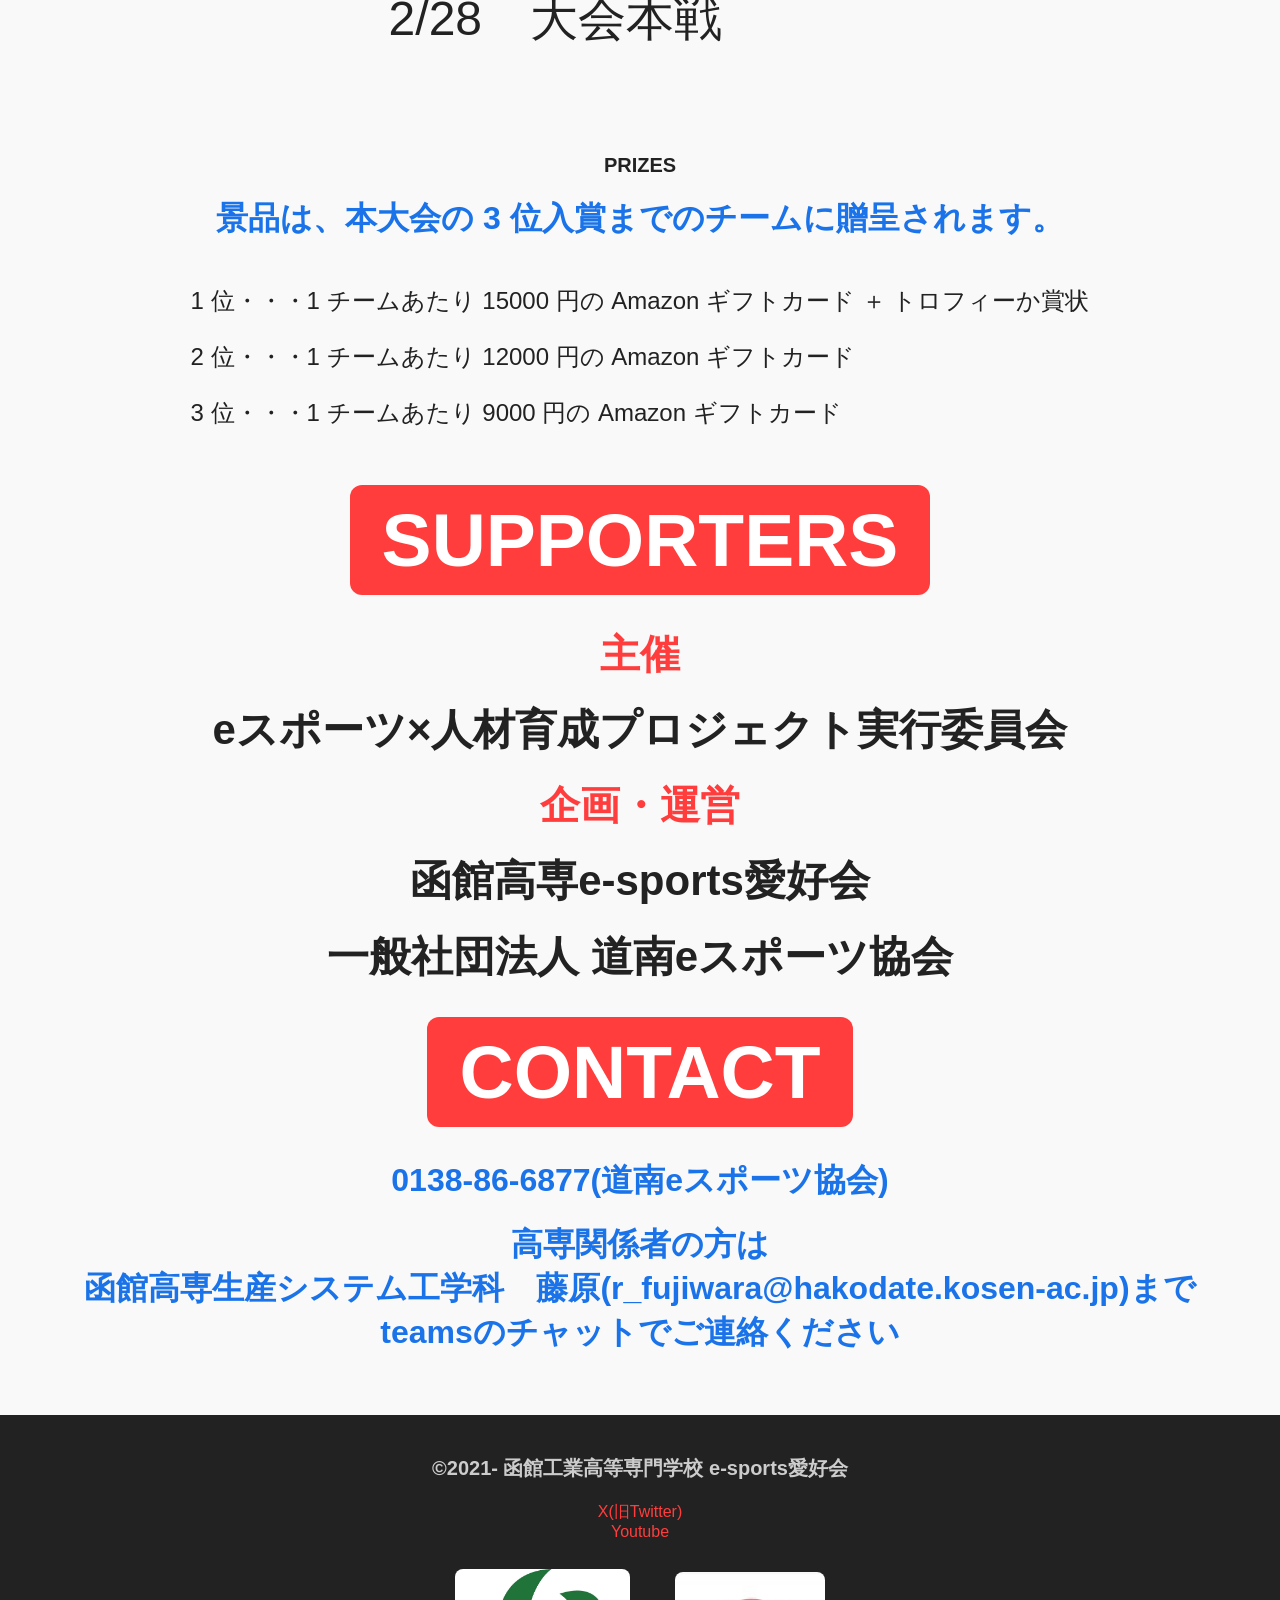
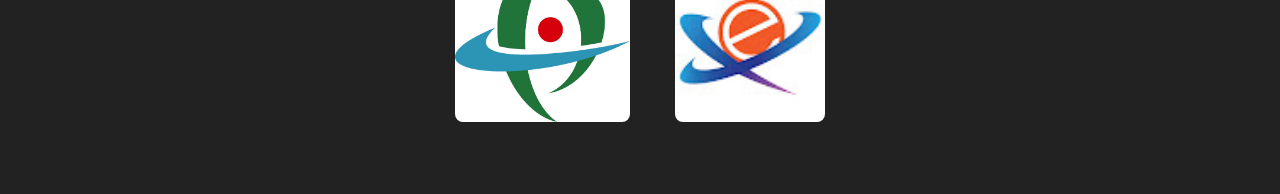
==== commit f444e333: "Update taikai_2.html" ====
--- a/taikai_2.html
+++ b/taikai_2.html
@@ -98,7 +98,7 @@
 
       <h2 class="rinnku">大会参加は<a href="#">こちら</a>のフォームから</h2>
       <h4 class="honbun">※現在このフォームは配信を開始しておりません</h4>
-      <h2><a href="#">大会規約</a></h2>
+      <h2><a href="https://hnctesports.github.io/taikaiform/kiyaku_2.html">大会規約</a></h2>
       <h2><a href="https://hnctesports.github.io/taikaiform/rule_book-2.html">ルールブック</a></h2>
     </div>
     </div>
